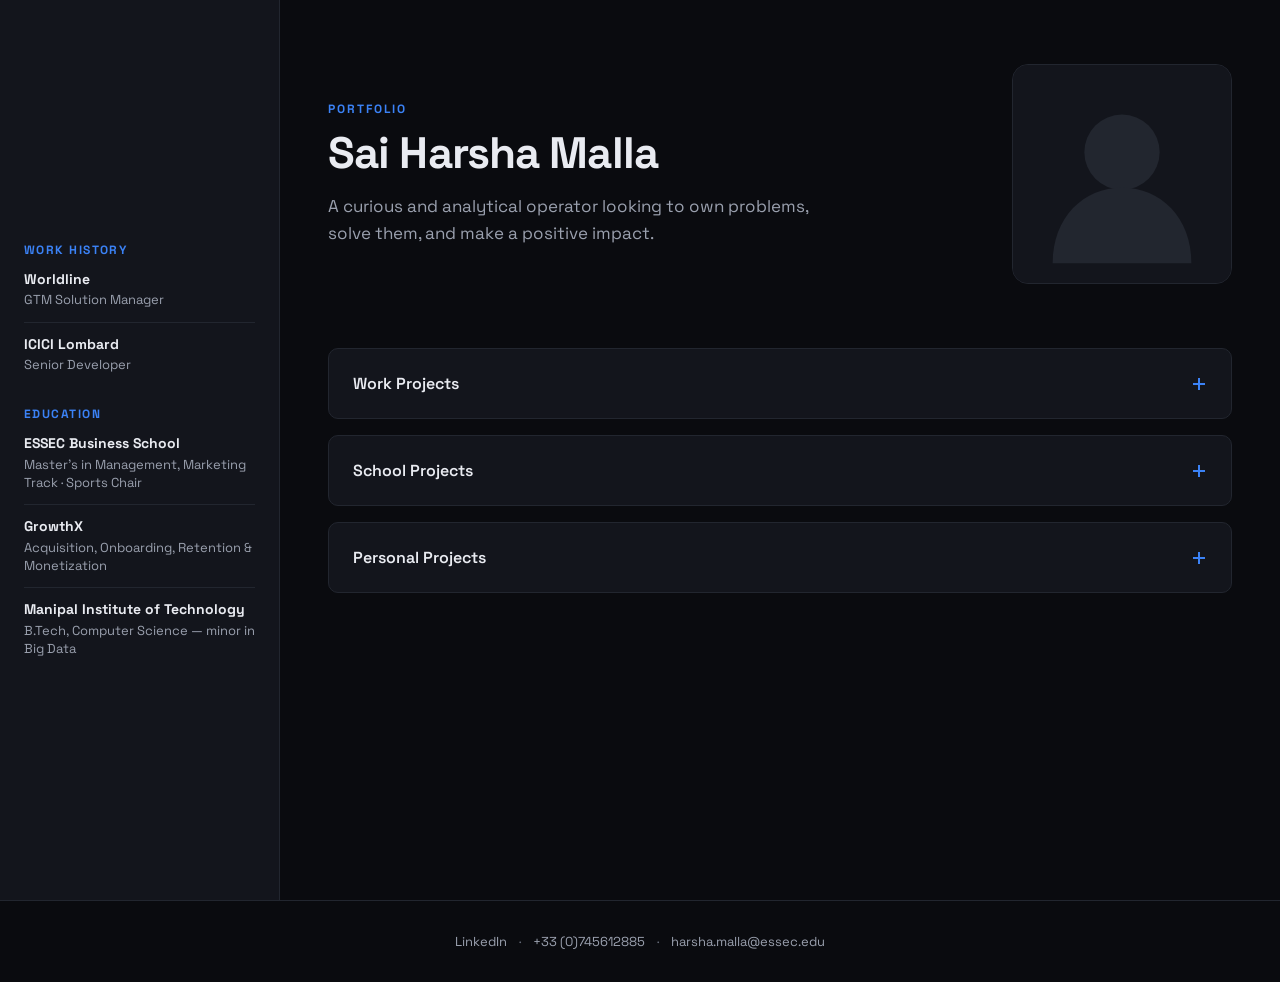
==== index.html @ a377d91f "Sharpen typography, compact sidebar to a single screen with no scroll Switch font to Space Grotesk; " ====
<!DOCTYPE html>
<html lang="en">
<head>
<meta charset="UTF-8">
<meta name="viewport" content="width=device-width, initial-scale=1.0">
<title>Sai Harsha Malla — Portfolio</title>
<meta name="description" content="Portfolio of Sai Harsha Malla — work, school, and personal projects.">
<link rel="preconnect" href="https://fonts.googleapis.com">
<link rel="preconnect" href="https://fonts.gstatic.com" crossorigin>
<link href="https://fonts.googleapis.com/css2?family=Space+Grotesk:wght@400;500;600;700&display=swap" rel="stylesheet">
<link rel="stylesheet" href="css/styles.css">
</head>
<body>
<div class="page">

  <aside class="sidebar">
    <div class="sidebar-section">
      <h2 class="sidebar-heading">Work History</h2>
      <ul class="timeline">
        <li class="timeline-item">
          <div class="timeline-org">Worldline</div>
          <div class="timeline-title">GTM Solution Manager</div>
        </li>
        <li class="timeline-item">
          <div class="timeline-org">ICICI Lombard</div>
          <div class="timeline-title">Senior Developer</div>
        </li>
      </ul>
    </div>

    <div class="sidebar-section">
      <h2 class="sidebar-heading">Education</h2>
      <ul class="timeline">
        <li class="timeline-item">
          <div class="timeline-org">ESSEC Business School</div>
          <div class="timeline-title">Master&rsquo;s in Management, Marketing Track &middot; Sports Chair</div>
        </li>
        <li class="timeline-item">
          <div class="timeline-org">GrowthX</div>
          <div class="timeline-title">Acquisition, Onboarding, Retention &amp; Monetization</div>
        </li>
        <li class="timeline-item">
          <div class="timeline-org">Manipal Institute of Technology</div>
          <div class="timeline-title">B.Tech, Computer Science &mdash; minor in Big Data</div>
        </li>
      </ul>
    </div>
  </aside>

  <main class="main">
    <section class="hero" id="hero">
      <div class="hero-text">
        <p class="eyebrow">Portfolio</p>
        <h1 class="name">Sai Harsha Malla</h1>
        <p class="headline">A curious and analytical operator looking to own problems, solve them, and make a positive impact.</p>
      </div>
      <div class="hero-photo">
        <img src="assets/photo-placeholder.svg" alt="Sai Harsha Malla" width="220" height="220">
      </div>
    </section>

    <section class="projects" aria-label="Projects">

      <div class="category" data-category="work">
        <button class="category-toggle" aria-expanded="false" aria-controls="panel-work">
          <span class="category-label">Work Projects</span>
          <span class="category-icon" aria-hidden="true"></span>
        </button>
        <div class="category-panel" id="panel-work" data-panel="work" hidden></div>
      </div>

      <div class="category" data-category="school">
        <button class="category-toggle" aria-expanded="false" aria-controls="panel-school">
          <span class="category-label">School Projects</span>
          <span class="category-icon" aria-hidden="true"></span>
        </button>
        <div class="category-panel" id="panel-school" data-panel="school" hidden></div>
      </div>

      <div class="category" data-category="personal">
        <button class="category-toggle" aria-expanded="false" aria-controls="panel-personal">
          <span class="category-label">Personal Projects</span>
          <span class="category-icon" aria-hidden="true"></span>
        </button>
        <div class="category-panel" id="panel-personal" data-panel="personal" hidden></div>
      </div>

    </section>
  </main>

</div>

<footer class="site-footer">
  <a href="https://www.linkedin.com/in/saiharshamalla/" target="_blank" rel="noopener">LinkedIn</a>
  <span class="footer-sep">&middot;</span>
  <a href="tel:+33745612885">+33 (0)745612885</a>
  <span class="footer-sep">&middot;</span>
  <a href="mailto:harsha.malla@essec.edu">harsha.malla@essec.edu</a>
</footer>

<script src="js/projects-data.js"></script>
<script src="js/script.js"></script>
</body>
</html>
---- css/styles.css ----
/* ---------------------------------------------------------
   Design tokens — single source of truth for colors, type,
   and spacing. Change values here, not at call sites.
--------------------------------------------------------- */
:root {
  --bg: #0a0b0f;
  --bg-elevated: #13151c;
  --bg-elevated-hover: #191c25;
  --border: #22262f;
  --text: #e9ebf1;
  --text-muted: #9aa0ae;
  --text-faint: #676d7a;
  --accent: #3b82f6;
  --accent-soft: rgba(59, 130, 246, 0.14);
  --accent-border: rgba(59, 130, 246, 0.35);

  --font-sans: 'Space Grotesk', -apple-system, BlinkMacSystemFont, 'Segoe UI', sans-serif;

  --space-1: 4px;
  --space-2: 8px;
  --space-3: 12px;
  --space-4: 16px;
  --space-5: 24px;
  --space-6: 32px;
  --space-7: 48px;
  --space-8: 64px;

  --radius-sm: 6px;
  --radius-md: 10px;
  --radius-lg: 16px;

  --sidebar-width: 280px;
  --transition: 220ms cubic-bezier(0.4, 0, 0.2, 1);
}

* { box-sizing: border-box; }

html, body {
  margin: 0;
  padding: 0;
  background: var(--bg);
  color: var(--text);
  font-family: var(--font-sans);
  -webkit-font-smoothing: antialiased;
}

a {
  color: inherit;
  text-decoration: none;
}

ul { list-style: none; margin: 0; padding: 0; }

/* ---------------------------------------------------------
   Page layout
--------------------------------------------------------- */
.page {
  display: grid;
  grid-template-columns: var(--sidebar-width) 1fr;
  align-items: start;
  min-height: 100vh;
}

.sidebar {
  position: sticky;
  top: 0;
  height: 100vh;
  overflow: hidden;
  display: flex;
  flex-direction: column;
  justify-content: center;
  padding: var(--space-5);
  border-right: 1px solid var(--border);
  background: var(--bg-elevated);
}

.sidebar-section + .sidebar-section {
  margin-top: var(--space-6);
}

.sidebar-heading {
  font-size: 12px;
  font-weight: 700;
  letter-spacing: 0.12em;
  text-transform: uppercase;
  color: var(--accent);
  margin: 0 0 var(--space-3);
}

.timeline-item {
  padding-bottom: var(--space-3);
  margin-bottom: var(--space-3);
  border-bottom: 1px solid var(--border);
}

.timeline-item:last-child {
  border-bottom: none;
  margin-bottom: 0;
  padding-bottom: 0;
}

.timeline-org {
  font-size: 14px;
  font-weight: 700;
  line-height: 1.4;
  color: var(--text);
}

.timeline-title {
  font-size: 13px;
  color: var(--text-muted);
  margin-top: 2px;
  line-height: 1.4;
}

/* ---------------------------------------------------------
   Main / hero
--------------------------------------------------------- */
.main {
  padding: var(--space-8) var(--space-7);
  max-width: 1000px;
}

.hero {
  display: flex;
  align-items: center;
  justify-content: space-between;
  gap: var(--space-7);
  opacity: 0;
  transform: translateY(12px);
  transition: opacity 600ms ease, transform 600ms ease;
}

.hero.in-view {
  opacity: 1;
  transform: translateY(0);
}

.eyebrow {
  font-size: 12px;
  font-weight: 700;
  letter-spacing: 0.16em;
  text-transform: uppercase;
  color: var(--accent);
  margin: 0 0 var(--space-3);
}

.name {
  font-size: clamp(32px, 4vw, 44px);
  font-weight: 700;
  letter-spacing: -0.02em;
  line-height: 1.1;
  margin: 0 0 var(--space-4);
}

.headline {
  font-size: 17px;
  line-height: 1.6;
  color: var(--text-muted);
  max-width: 46ch;
  margin: 0;
}

.hero-photo {
  flex-shrink: 0;
  width: 220px;
  height: 220px;
  border-radius: var(--radius-lg);
  overflow: hidden;
  border: 1px solid var(--border);
  background: var(--bg-elevated);
}

.hero-photo img {
  width: 100%;
  height: 100%;
  object-fit: cover;
  display: block;
}

/* ---------------------------------------------------------
   Projects — accordion categories
--------------------------------------------------------- */
.projects {
  margin-top: var(--space-8);
  display: flex;
  flex-direction: column;
  gap: var(--space-4);
}

.category {
  border: 1px solid var(--border);
  border-radius: var(--radius-md);
  background: var(--bg-elevated);
  overflow: hidden;
}

.category-toggle {
  width: 100%;
  display: flex;
  align-items: center;
  justify-content: space-between;
  padding: var(--space-5);
  background: transparent;
  border: none;
  color: var(--text);
  font-family: var(--font-sans);
  font-size: 16px;
  font-weight: 600;
  cursor: pointer;
  transition: background var(--transition);
}

.category-toggle:hover {
  background: var(--bg-elevated-hover);
}

.category-toggle:focus-visible {
  outline: 2px solid var(--accent);
  outline-offset: -2px;
}

.category-icon {
  position: relative;
  width: 16px;
  height: 16px;
  flex-shrink: 0;
}

.category-icon::before,
.category-icon::after {
  content: '';
  position: absolute;
  top: 50%;
  left: 50%;
  background: var(--accent);
  transform: translate(-50%, -50%);
  transition: transform var(--transition);
}

.category-icon::before {
  width: 12px;
  height: 2px;
}

.category-icon::after {
  width: 2px;
  height: 12px;
}

.category-toggle[aria-expanded="true"] .category-icon::after {
  transform: translate(-50%, -50%) rotate(90deg) scale(0);
}

.category-panel {
  display: grid;
  grid-template-columns: repeat(auto-fill, minmax(260px, 1fr));
  gap: var(--space-4);
  padding: 0 var(--space-5) var(--space-5);
  max-height: 0;
  opacity: 0;
  overflow: hidden;
  transition: max-height var(--transition), opacity var(--transition), padding var(--transition);
}

.category-panel.is-open {
  max-height: 2000px;
  opacity: 1;
}

.category-panel[hidden] {
  display: none;
}

/* Project card */
.project-card {
  border: 1px solid var(--border);
  border-radius: var(--radius-md);
  padding: var(--space-4);
  background: var(--bg);
  transition: transform var(--transition), border-color var(--transition);
}

.project-card:hover {
  transform: translateY(-2px);
  border-color: var(--accent-border);
}

.project-title {
  font-size: 15px;
  font-weight: 700;
  margin: 0 0 var(--space-2);
}

.project-blurb {
  font-size: 13px;
  color: var(--text-muted);
  line-height: 1.6;
  margin: 0 0 var(--space-3);
}

.project-tags {
  display: flex;
  flex-wrap: wrap;
  gap: var(--space-2);
  margin-bottom: var(--space-3);
}

.project-tag {
  font-size: 11px;
  font-weight: 600;
  padding: 3px 10px;
  border-radius: 999px;
  background: var(--accent-soft);
  color: var(--accent);
}

.project-embed {
  margin-top: var(--space-3);
  border-radius: var(--radius-sm);
  overflow: hidden;
  border: 1px solid var(--border);
  aspect-ratio: 16 / 9;
}

.project-embed iframe {
  width: 100%;
  height: 100%;
  border: none;
}

/* ---------------------------------------------------------
   Footer
--------------------------------------------------------- */
.site-footer {
  grid-column: 1 / -1;
  display: flex;
  align-items: center;
  justify-content: center;
  gap: var(--space-3);
  padding: var(--space-6);
  border-top: 1px solid var(--border);
  font-size: 13px;
  color: var(--text-muted);
}

.site-footer a {
  transition: color var(--transition);
}

.site-footer a:hover {
  color: var(--accent);
}

.footer-sep {
  color: var(--text-faint);
}

/* ---------------------------------------------------------
   Responsive
--------------------------------------------------------- */
@media (max-width: 800px) {
  .page {
    grid-template-columns: 1fr;
  }

  .sidebar {
    position: static;
    height: auto;
    border-right: none;
    border-bottom: 1px solid var(--border);
  }

  .main {
    padding: var(--space-6) var(--space-4);
  }

  .hero {
    flex-direction: column-reverse;
    align-items: flex-start;
    gap: var(--space-5);
  }

  .hero-photo {
    width: 140px;
    height: 140px;
  }
}
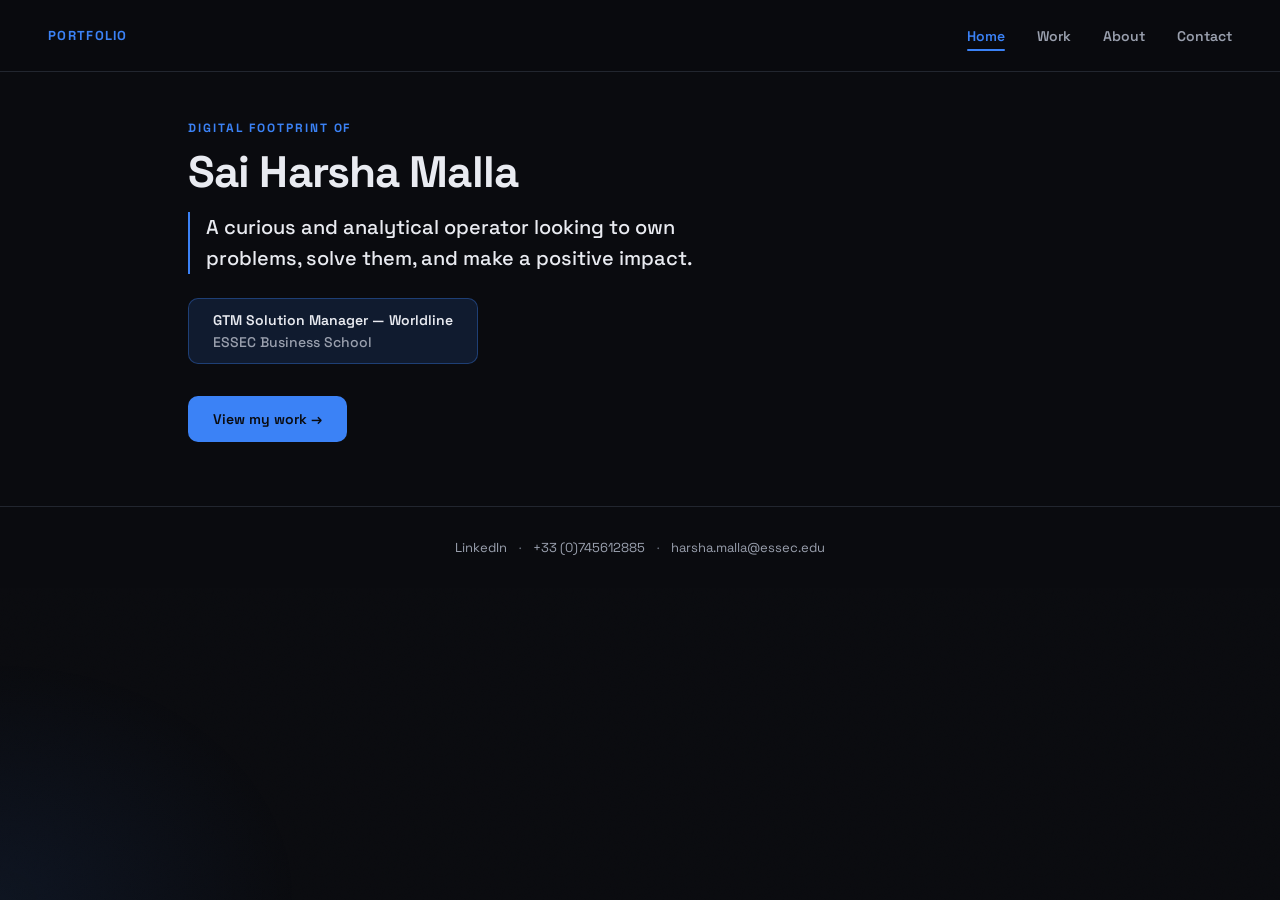
==== commit a9770e65: "Restructure into multi-page site with fixed nav (Home/Work/About/Contact) Replace the single-page si" ====
--- a/index.html
+++ b/index.html
@@ -11,84 +11,32 @@
 <link rel="stylesheet" href="css/styles.css">
 </head>
 <body>
-<div class="page">
 
-  <aside class="sidebar">
-    <div class="sidebar-section">
-      <h2 class="sidebar-heading">Work History</h2>
-      <ul class="timeline">
-        <li class="timeline-item">
-          <div class="timeline-org">Worldline</div>
-          <div class="timeline-title">GTM Solution Manager</div>
-        </li>
-        <li class="timeline-item">
-          <div class="timeline-org">ICICI Lombard</div>
-          <div class="timeline-title">Senior Developer</div>
-        </li>
-      </ul>
+<nav class="nav">
+  <a class="nav-wordmark" href="index.html">Portfolio</a>
+  <div class="nav-links">
+    <a class="nav-link is-active" href="index.html">Home</a>
+    <a class="nav-link" href="work.html">Work</a>
+    <a class="nav-link" href="about.html">About</a>
+    <a class="nav-link" href="contact.html">Contact</a>
+  </div>
+</nav>
+
+<main class="main">
+  <section class="hero reveal" id="hero">
+    <div class="hero-text">
+      <p class="eyebrow">Digital Footprint of</p>
+      <h1 class="name">Sai Harsha Malla</h1>
+      <p class="headline">A curious and analytical operator looking to own problems, solve them, and make a positive impact.</p>
+      <div class="role-highlight">
+        <span class="role-highlight-line">GTM Solution Manager &mdash; Worldline</span>
+        <span class="role-highlight-line is-secondary">ESSEC Business School</span>
+      </div>
     </div>
+  </section>
 
-    <div class="sidebar-section">
-      <h2 class="sidebar-heading">Education</h2>
-      <ul class="timeline">
-        <li class="timeline-item">
-          <div class="timeline-org">ESSEC Business School</div>
-          <div class="timeline-title">Master&rsquo;s in Management, Marketing Track &middot; Sports Chair</div>
-        </li>
-        <li class="timeline-item">
-          <div class="timeline-org">GrowthX</div>
-          <div class="timeline-title">Acquisition, Onboarding, Retention &amp; Monetization</div>
-        </li>
-        <li class="timeline-item">
-          <div class="timeline-org">Manipal Institute of Technology</div>
-          <div class="timeline-title">B.Tech, Computer Science &mdash; minor in Big Data</div>
-        </li>
-      </ul>
-    </div>
-  </aside>
-
-  <main class="main">
-    <section class="hero" id="hero">
-      <div class="hero-text">
-        <p class="eyebrow">Portfolio</p>
-        <h1 class="name">Sai Harsha Malla</h1>
-        <p class="headline">A curious and analytical operator looking to own problems, solve them, and make a positive impact.</p>
-      </div>
-      <div class="hero-photo">
-        <img src="assets/photo-placeholder.svg" alt="Sai Harsha Malla" width="220" height="220">
-      </div>
-    </section>
-
-    <section class="projects" aria-label="Projects">
-
-      <div class="category" data-category="work">
-        <button class="category-toggle" aria-expanded="false" aria-controls="panel-work">
-          <span class="category-label">Work Projects</span>
-          <span class="category-icon" aria-hidden="true"></span>
-        </button>
-        <div class="category-panel" id="panel-work" data-panel="work" hidden></div>
-      </div>
-
-      <div class="category" data-category="school">
-        <button class="category-toggle" aria-expanded="false" aria-controls="panel-school">
-          <span class="category-label">School Projects</span>
-          <span class="category-icon" aria-hidden="true"></span>
-        </button>
-        <div class="category-panel" id="panel-school" data-panel="school" hidden></div>
-      </div>
-
-      <div class="category" data-category="personal">
-        <button class="category-toggle" aria-expanded="false" aria-controls="panel-personal">
-          <span class="category-label">Personal Projects</span>
-          <span class="category-icon" aria-hidden="true"></span>
-        </button>
-        <div class="category-panel" id="panel-personal" data-panel="personal" hidden></div>
-      </div>
-
-    </section>
-  </main>
-
-</div>
+  <a class="btn btn-primary" href="work.html">View my work &rarr;</a>
+</main>
 
 <footer class="site-footer">
   <a href="https://www.linkedin.com/in/saiharshamalla/" target="_blank" rel="noopener">LinkedIn</a>
@@ -98,7 +46,6 @@
   <a href="mailto:harsha.malla@essec.edu">harsha.malla@essec.edu</a>
 </footer>
 
-<script src="js/projects-data.js"></script>
 <script src="js/script.js"></script>
 </body>
 </html>
--- a/css/styles.css
+++ b/css/styles.css
@@ -29,7 +29,7 @@
   --radius-md: 10px;
   --radius-lg: 16px;
 
-  --sidebar-width: 280px;
+  --nav-height: 72px;
   --transition: 220ms cubic-bezier(0.4, 0, 0.2, 1);
 }
 
@@ -44,6 +44,46 @@
   -webkit-font-smoothing: antialiased;
 }
 
+/* Faint ambient glow + grain — decorative, sits behind all content */
+body::before,
+body::after {
+  content: '';
+  position: fixed;
+  inset: 0;
+  z-index: -1;
+  pointer-events: none;
+}
+
+body::before {
+  background:
+    radial-gradient(600px 500px at 85% 0%, var(--accent-soft), transparent 60%),
+    radial-gradient(500px 400px at 0% 100%, rgba(59, 130, 246, 0.08), transparent 60%);
+}
+
+body::after {
+  opacity: 0.035;
+  mix-blend-mode: overlay;
+  background-image: url("data:image/svg+xml,%3Csvg xmlns='http://www.w3.org/2000/svg' width='120' height='120'%3E%3Cfilter id='n'%3E%3CfeTurbulence type='fractalNoise' baseFrequency='0.85' numOctaves='2' stitchTiles='stitch'/%3E%3C/filter%3E%3Crect width='100%25' height='100%25' filter='url(%23n)'/%3E%3C/svg%3E");
+}
+
+/* ---------------------------------------------------------
+   Scroll-reveal (hero, project categories)
+--------------------------------------------------------- */
+.reveal {
+  opacity: 0;
+  transform: translateY(14px);
+  transition: opacity 600ms ease, transform 600ms ease;
+}
+
+.reveal.in-view {
+  opacity: 1;
+  transform: translateY(0);
+}
+
+.category.reveal:nth-of-type(1) { transition-delay: 0ms; }
+.category.reveal:nth-of-type(2) { transition-delay: 80ms; }
+.category.reveal:nth-of-type(3) { transition-delay: 160ms; }
+
 a {
   color: inherit;
   text-decoration: none;
@@ -52,42 +92,82 @@
 ul { list-style: none; margin: 0; padding: 0; }
 
 /* ---------------------------------------------------------
-   Page layout
---------------------------------------------------------- */
-.page {
-  display: grid;
-  grid-template-columns: var(--sidebar-width) 1fr;
-  align-items: start;
-  min-height: 100vh;
-}
-
-.sidebar {
-  position: sticky;
+   Nav — fixed top bar, present on every page
+--------------------------------------------------------- */
+.nav {
+  position: fixed;
   top: 0;
-  height: 100vh;
-  overflow: hidden;
-  display: flex;
-  flex-direction: column;
-  justify-content: center;
-  padding: var(--space-5);
-  border-right: 1px solid var(--border);
-  background: var(--bg-elevated);
-}
-
-.sidebar-section + .sidebar-section {
-  margin-top: var(--space-6);
-}
-
-.sidebar-heading {
+  left: 0;
+  right: 0;
+  z-index: 10;
+  height: var(--nav-height);
+  display: flex;
+  align-items: center;
+  justify-content: space-between;
+  padding: 0 var(--space-7);
+  background: rgba(10, 11, 15, 0.75);
+  backdrop-filter: blur(10px);
+  -webkit-backdrop-filter: blur(10px);
+  border-bottom: 1px solid var(--border);
+}
+
+.nav-wordmark {
+  font-size: 13px;
+  font-weight: 700;
+  letter-spacing: 0.1em;
+  text-transform: uppercase;
+  color: var(--accent);
+}
+
+.nav-links {
+  display: flex;
+  gap: var(--space-6);
+}
+
+.nav-link {
+  position: relative;
+  padding: 4px 0;
+  font-size: 14px;
+  font-weight: 600;
+  color: var(--text-muted);
+  transition: color var(--transition);
+}
+
+.nav-link:hover {
+  color: var(--text);
+}
+
+.nav-link.is-active {
+  color: var(--accent);
+}
+
+.nav-link.is-active::after {
+  content: '';
+  position: absolute;
+  left: 0;
+  right: 0;
+  bottom: -2px;
+  height: 2px;
+  border-radius: 2px;
+  background: var(--accent);
+}
+
+/* ---------------------------------------------------------
+   Reusable section heading (Experience / Education / etc.)
+--------------------------------------------------------- */
+.section-heading {
   font-size: 12px;
   font-weight: 700;
   letter-spacing: 0.12em;
   text-transform: uppercase;
   color: var(--accent);
-  margin: 0 0 var(--space-3);
+  margin: 0 0 var(--space-4);
 }
 
 .timeline-item {
+  display: flex;
+  align-items: center;
+  gap: var(--space-3);
   padding-bottom: var(--space-3);
   margin-bottom: var(--space-3);
   border-bottom: 1px solid var(--border);
@@ -99,6 +179,28 @@
   padding-bottom: 0;
 }
 
+.timeline-logo {
+  flex-shrink: 0;
+  width: 40px;
+  height: 40px;
+  display: flex;
+  align-items: center;
+  justify-content: center;
+  border: 1px solid var(--border);
+  border-radius: var(--radius-sm);
+  background: var(--bg-elevated);
+  color: var(--text-muted);
+  font-size: 10px;
+  font-weight: 700;
+  line-height: 1.1;
+  text-align: center;
+  padding: 2px;
+}
+
+.timeline-text {
+  min-width: 0;
+}
+
 .timeline-org {
   font-size: 14px;
   font-weight: 700;
@@ -117,23 +219,14 @@
    Main / hero
 --------------------------------------------------------- */
 .main {
-  padding: var(--space-8) var(--space-7);
+  padding: calc(var(--nav-height) + var(--space-7)) var(--space-7) var(--space-8);
   max-width: 1000px;
+  width: 100%;
+  margin: 0 auto;
 }
 
 .hero {
-  display: flex;
-  align-items: center;
-  justify-content: space-between;
-  gap: var(--space-7);
-  opacity: 0;
-  transform: translateY(12px);
-  transition: opacity 600ms ease, transform 600ms ease;
-}
-
-.hero.in-view {
-  opacity: 1;
-  transform: translateY(0);
+  margin-bottom: var(--space-6);
 }
 
 .eyebrow {
@@ -154,28 +247,63 @@
 }
 
 .headline {
-  font-size: 17px;
-  line-height: 1.6;
-  color: var(--text-muted);
-  max-width: 46ch;
+  font-size: 20px;
+  font-weight: 500;
+  line-height: 1.55;
+  color: var(--text);
+  max-width: 44ch;
   margin: 0;
-}
-
-.hero-photo {
-  flex-shrink: 0;
-  width: 220px;
-  height: 220px;
-  border-radius: var(--radius-lg);
-  overflow: hidden;
-  border: 1px solid var(--border);
-  background: var(--bg-elevated);
-}
-
-.hero-photo img {
-  width: 100%;
-  height: 100%;
-  object-fit: cover;
-  display: block;
+  padding-left: var(--space-4);
+  border-left: 2px solid var(--accent);
+}
+
+.role-highlight {
+  display: inline-flex;
+  flex-direction: column;
+  gap: 4px;
+  margin-top: var(--space-5);
+  padding: var(--space-3) var(--space-5);
+  border-radius: var(--radius-md);
+  background: var(--accent-soft);
+  border: 1px solid var(--accent-border);
+}
+
+.role-highlight-line {
+  font-size: 14px;
+  font-weight: 600;
+  color: var(--text);
+}
+
+.role-highlight-line.is-secondary {
+  font-weight: 500;
+  color: var(--text-muted);
+}
+
+/* ---------------------------------------------------------
+   Buttons
+--------------------------------------------------------- */
+.btn {
+  display: inline-flex;
+  align-items: center;
+  gap: var(--space-2);
+  padding: 13px 24px;
+  border-radius: var(--radius-md);
+  font-size: 14px;
+  font-weight: 600;
+  font-family: var(--font-sans);
+  border: 1px solid transparent;
+  cursor: pointer;
+  transition: transform var(--transition), box-shadow var(--transition);
+}
+
+.btn-primary {
+  background: var(--accent);
+  color: var(--bg);
+}
+
+.btn-primary:hover {
+  transform: translateY(-2px);
+  box-shadow: 0 14px 28px -12px rgba(59, 130, 246, 0.5);
 }
 
 /* ---------------------------------------------------------
@@ -186,6 +314,15 @@
   display: flex;
   flex-direction: column;
   gap: var(--space-4);
+}
+
+.projects-heading {
+  font-size: 13px;
+  font-weight: 700;
+  letter-spacing: 0.1em;
+  text-transform: uppercase;
+  color: var(--text-muted);
+  margin: 0;
 }
 
 .category {
@@ -278,12 +415,57 @@
   border-radius: var(--radius-md);
   padding: var(--space-4);
   background: var(--bg);
-  transition: transform var(--transition), border-color var(--transition);
+  transition: transform var(--transition), border-color var(--transition), box-shadow var(--transition);
 }
 
 .project-card:hover {
-  transform: translateY(-2px);
+  transform: translateY(-3px);
   border-color: var(--accent-border);
+  box-shadow: 0 12px 24px -12px rgba(59, 130, 246, 0.35);
+}
+
+.category-panel.is-open .project-card {
+  animation: card-in 420ms cubic-bezier(0.4, 0, 0.2, 1) both;
+}
+
+.category-panel.is-open .project-card:nth-child(1) { animation-delay: 60ms; }
+.category-panel.is-open .project-card:nth-child(2) { animation-delay: 120ms; }
+.category-panel.is-open .project-card:nth-child(3) { animation-delay: 180ms; }
+.category-panel.is-open .project-card:nth-child(4) { animation-delay: 240ms; }
+
+@keyframes card-in {
+  from { opacity: 0; transform: translateY(10px); }
+  to { opacity: 1; transform: translateY(0); }
+}
+
+.project-thumb {
+  aspect-ratio: 16 / 9;
+  border-radius: var(--radius-sm);
+  overflow: hidden;
+  border: 1px solid var(--border);
+  margin-bottom: var(--space-3);
+}
+
+.project-thumb iframe {
+  width: 100%;
+  height: 100%;
+  border: none;
+}
+
+.project-thumb-placeholder {
+  display: flex;
+  align-items: center;
+  justify-content: center;
+  background:
+    repeating-linear-gradient(135deg, var(--accent-soft) 0px, var(--accent-soft) 1px, transparent 1px, transparent 14px),
+    var(--bg-elevated);
+}
+
+.project-thumb-glyph {
+  font-size: 32px;
+  font-weight: 700;
+  color: var(--accent);
+  opacity: 0.45;
 }
 
 .project-title {
@@ -315,25 +497,115 @@
   color: var(--accent);
 }
 
-.project-embed {
-  margin-top: var(--space-3);
-  border-radius: var(--radius-sm);
+/* ---------------------------------------------------------
+   About page
+--------------------------------------------------------- */
+.about-intro {
+  display: flex;
+  align-items: flex-start;
+  gap: var(--space-7);
+  margin-bottom: var(--space-8);
+}
+
+.about-photo {
+  flex-shrink: 0;
+  width: 220px;
+  height: 220px;
+  border-radius: var(--radius-lg);
   overflow: hidden;
   border: 1px solid var(--border);
-  aspect-ratio: 16 / 9;
-}
-
-.project-embed iframe {
+  background: var(--bg-elevated);
+}
+
+.about-photo img {
   width: 100%;
   height: 100%;
-  border: none;
+  object-fit: cover;
+  display: block;
+}
+
+.about-intro-text p {
+  font-size: 16px;
+  line-height: 1.75;
+  color: var(--text-muted);
+  max-width: 60ch;
+  margin: var(--space-4) 0 0;
+}
+
+.about-columns {
+  display: grid;
+  grid-template-columns: 1fr 1fr;
+  gap: var(--space-7);
+  margin-bottom: var(--space-8);
+}
+
+.hobbies-list {
+  display: flex;
+  flex-wrap: wrap;
+  gap: var(--space-2);
+}
+
+.hobby-tag {
+  font-size: 12px;
+  font-weight: 600;
+  padding: 6px 14px;
+  border-radius: 999px;
+  background: var(--accent-soft);
+  color: var(--accent);
+}
+
+/* ---------------------------------------------------------
+   Contact page
+--------------------------------------------------------- */
+.contact-headline {
+  font-size: clamp(24px, 3vw, 32px);
+  font-weight: 600;
+  line-height: 1.4;
+  max-width: 32ch;
+  margin: 0 0 var(--space-7);
+}
+
+.contact-list {
+  display: flex;
+  flex-direction: column;
+  gap: var(--space-3);
+  max-width: 460px;
+}
+
+.contact-row {
+  display: flex;
+  align-items: center;
+  justify-content: space-between;
+  padding: var(--space-4) var(--space-5);
+  border: 1px solid var(--border);
+  border-radius: var(--radius-md);
+  background: var(--bg-elevated);
+  transition: transform var(--transition), border-color var(--transition);
+}
+
+.contact-row:hover {
+  transform: translateY(-2px);
+  border-color: var(--accent-border);
+}
+
+.contact-row-label {
+  font-size: 12px;
+  font-weight: 700;
+  letter-spacing: 0.08em;
+  text-transform: uppercase;
+  color: var(--accent);
+}
+
+.contact-row-value {
+  font-size: 15px;
+  font-weight: 600;
+  color: var(--text);
 }
 
 /* ---------------------------------------------------------
    Footer
 --------------------------------------------------------- */
 .site-footer {
-  grid-column: 1 / -1;
   display: flex;
   align-items: center;
   justify-content: center;
@@ -345,11 +617,29 @@
 }
 
 .site-footer a {
+  position: relative;
   transition: color var(--transition);
 }
 
+.site-footer a::after {
+  content: '';
+  position: absolute;
+  left: 0;
+  bottom: -2px;
+  width: 100%;
+  height: 1px;
+  background: var(--accent);
+  transform: scaleX(0);
+  transform-origin: left;
+  transition: transform var(--transition);
+}
+
 .site-footer a:hover {
   color: var(--accent);
+}
+
+.site-footer a:hover::after {
+  transform: scaleX(1);
 }
 
 .footer-sep {
@@ -360,29 +650,30 @@
    Responsive
 --------------------------------------------------------- */
 @media (max-width: 800px) {
-  .page {
-    grid-template-columns: 1fr;
+  .nav {
+    padding: 0 var(--space-4);
   }
 
-  .sidebar {
-    position: static;
-    height: auto;
-    border-right: none;
-    border-bottom: 1px solid var(--border);
+  .nav-links {
+    gap: var(--space-4);
   }
 
   .main {
-    padding: var(--space-6) var(--space-4);
+    padding: calc(var(--nav-height) + var(--space-5)) var(--space-4) var(--space-6);
   }
 
-  .hero {
+  .about-intro {
     flex-direction: column-reverse;
-    align-items: flex-start;
     gap: var(--space-5);
   }
 
-  .hero-photo {
+  .about-photo {
     width: 140px;
     height: 140px;
   }
-}
+
+  .about-columns {
+    grid-template-columns: 1fr;
+    gap: var(--space-6);
+  }
+}
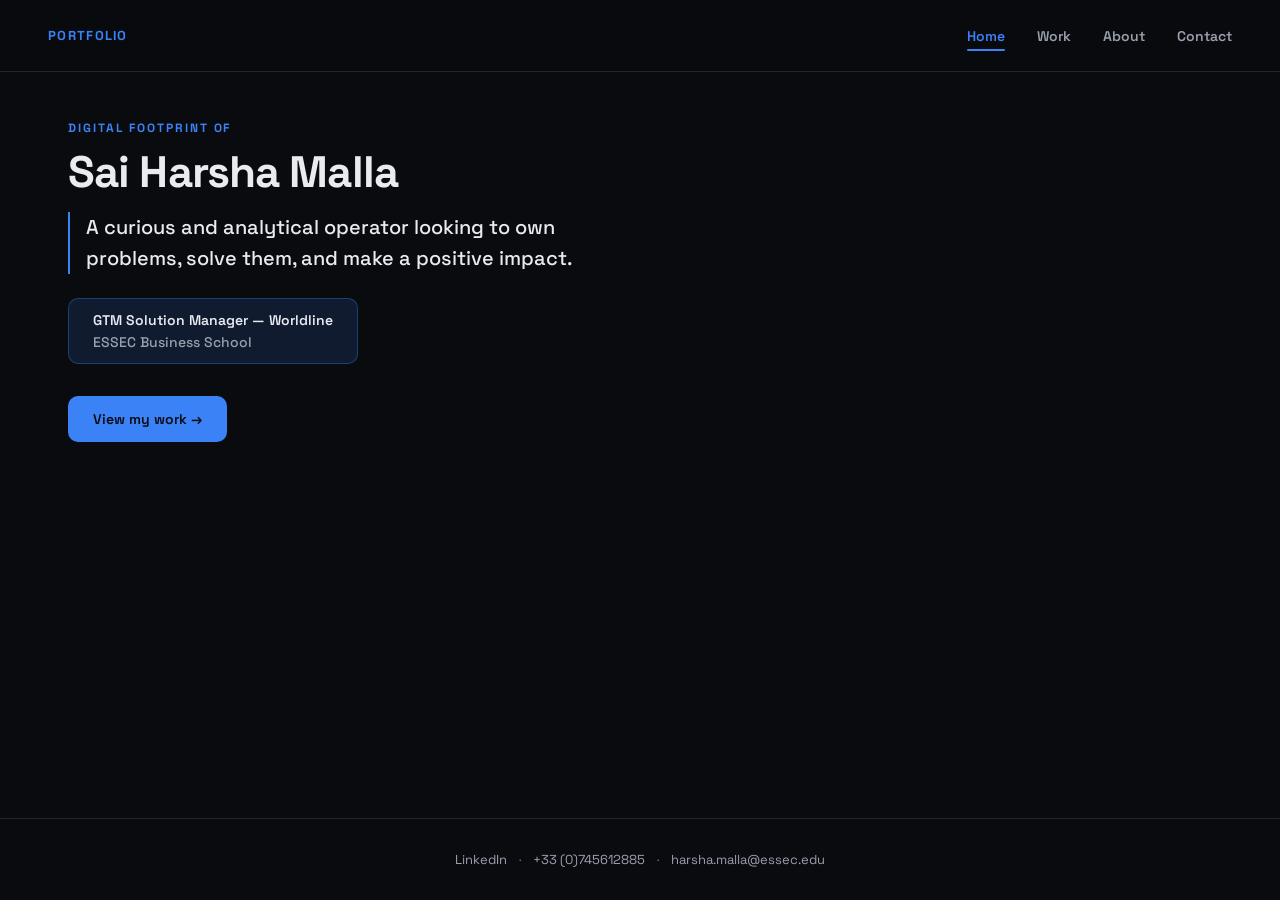
==== commit 68485976: "Add Open Graph/Twitter meta tags and fix noindex header for link sharing LinkedIn's "Featured" link-" ====
--- a/index.html
+++ b/index.html
@@ -5,6 +5,15 @@
 <meta name="viewport" content="width=device-width, initial-scale=1.0">
 <title>Sai Harsha Malla — Portfolio</title>
 <meta name="description" content="Portfolio of Sai Harsha Malla — work, school, and personal projects.">
+<meta property="og:type" content="website">
+<meta property="og:url" content="https://portfolio-harsha9987.vercel.app/">
+<meta property="og:title" content="Sai Harsha Malla — Portfolio">
+<meta property="og:description" content="Portfolio of Sai Harsha Malla — work, school, and personal projects.">
+<meta property="og:image" content="https://portfolio-harsha9987.vercel.app/assets/photo.jpg">
+<meta name="twitter:card" content="summary_large_image">
+<meta name="twitter:title" content="Sai Harsha Malla — Portfolio">
+<meta name="twitter:description" content="Portfolio of Sai Harsha Malla — work, school, and personal projects.">
+<meta name="twitter:image" content="https://portfolio-harsha9987.vercel.app/assets/photo.jpg">
 <link rel="preconnect" href="https://fonts.googleapis.com">
 <link rel="preconnect" href="https://fonts.gstatic.com" crossorigin>
 <link href="https://fonts.googleapis.com/css2?family=Space+Grotesk:wght@400;500;600;700&display=swap" rel="stylesheet">
--- a/css/styles.css
+++ b/css/styles.css
@@ -30,6 +30,7 @@
   --radius-lg: 16px;
 
   --nav-height: 72px;
+  --content-max-width: 1240px;
   --transition: 220ms cubic-bezier(0.4, 0, 0.2, 1);
 }
 
@@ -42,6 +43,12 @@
   color: var(--text);
   font-family: var(--font-sans);
   -webkit-font-smoothing: antialiased;
+}
+
+body {
+  display: flex;
+  flex-direction: column;
+  min-height: 100vh;
 }
 
 /* Faint ambient glow + grain — decorative, sits behind all content */
@@ -186,15 +193,24 @@
   display: flex;
   align-items: center;
   justify-content: center;
+  overflow: hidden;
   border: 1px solid var(--border);
   border-radius: var(--radius-sm);
-  background: var(--bg-elevated);
-  color: var(--text-muted);
-  font-size: 10px;
-  font-weight: 700;
-  line-height: 1.1;
-  text-align: center;
-  padding: 2px;
+  background: #fff;
+  transition: transform var(--transition), box-shadow var(--transition), border-color var(--transition);
+}
+
+.timeline-logo img {
+  width: 100%;
+  height: 100%;
+  object-fit: contain;
+  display: block;
+}
+
+.timeline-item:hover .timeline-logo {
+  transform: translateY(-5px);
+  border-color: var(--accent-border);
+  box-shadow: 0 16px 26px -10px rgba(59, 130, 246, 0.5);
 }
 
 .timeline-text {
@@ -219,8 +235,9 @@
    Main / hero
 --------------------------------------------------------- */
 .main {
+  flex: 1 0 auto;
   padding: calc(var(--nav-height) + var(--space-7)) var(--space-7) var(--space-8);
-  max-width: 1000px;
+  max-width: var(--content-max-width);
   width: 100%;
   margin: 0 auto;
 }
@@ -391,7 +408,7 @@
 
 .category-panel {
   display: grid;
-  grid-template-columns: repeat(auto-fill, minmax(260px, 1fr));
+  grid-template-columns: repeat(auto-fit, minmax(260px, 1fr));
   gap: var(--space-4);
   padding: 0 var(--space-5) var(--space-5);
   max-height: 0;
@@ -450,6 +467,10 @@
   width: 100%;
   height: 100%;
   border: none;
+  /* The PDF preview is a separate document, so clicks inside it wouldn't
+     otherwise reach the enclosing card-link. Since the toolbar is already
+     hidden, there's no interactive PDF chrome to preserve here anyway. */
+  pointer-events: none;
 }
 
 .project-thumb-placeholder {
@@ -457,7 +478,7 @@
   align-items: center;
   justify-content: center;
   background:
-    repeating-linear-gradient(135deg, var(--accent-soft) 0px, var(--accent-soft) 1px, transparent 1px, transparent 14px),
+    radial-gradient(circle at center, var(--accent-soft) 0%, transparent 70%),
     var(--bg-elevated);
 }
 
@@ -466,6 +487,13 @@
   font-weight: 700;
   color: var(--accent);
   opacity: 0.45;
+}
+
+.project-thumb-icon {
+  width: 42px;
+  height: 42px;
+  color: var(--accent);
+  opacity: 0.65;
 }
 
 .project-title {
@@ -495,6 +523,14 @@
   border-radius: 999px;
   background: var(--accent-soft);
   color: var(--accent);
+}
+
+.category-empty {
+  grid-column: 1 / -1;
+  text-align: center;
+  color: var(--text-muted);
+  font-size: 14px;
+  padding: var(--space-6) 0;
 }
 
 /* ---------------------------------------------------------
@@ -532,6 +568,11 @@
   margin: var(--space-4) 0 0;
 }
 
+.text-accent {
+  color: var(--accent);
+  font-weight: 600;
+}
+
 .about-columns {
   display: grid;
   grid-template-columns: 1fr 1fr;
@@ -540,18 +581,36 @@
 }
 
 .hobbies-list {
-  display: flex;
-  flex-wrap: wrap;
-  gap: var(--space-2);
-}
-
-.hobby-tag {
-  font-size: 12px;
-  font-weight: 600;
-  padding: 6px 14px;
-  border-radius: 999px;
-  background: var(--accent-soft);
-  color: var(--accent);
+  display: grid;
+  grid-template-columns: repeat(3, 1fr);
+  gap: var(--space-4);
+}
+
+.hobby {
+  padding: var(--space-4);
+  border: 1px solid var(--border);
+  border-radius: var(--radius-md);
+  background: var(--bg-elevated);
+}
+
+.hobby-icon {
+  width: 26px;
+  height: 26px;
+  color: var(--accent);
+  margin-bottom: var(--space-3);
+}
+
+.hobby-title {
+  font-size: 14px;
+  font-weight: 700;
+  color: var(--text);
+  margin-bottom: var(--space-1);
+}
+
+.hobby-desc {
+  font-size: 13px;
+  color: var(--text-muted);
+  line-height: 1.6;
 }
 
 /* ---------------------------------------------------------
@@ -606,6 +665,8 @@
    Footer
 --------------------------------------------------------- */
 .site-footer {
+  flex-shrink: 0;
+  width: 100%;
   display: flex;
   align-items: center;
   justify-content: center;
@@ -676,4 +737,8 @@
     grid-template-columns: 1fr;
     gap: var(--space-6);
   }
-}
+
+  .hobbies-list {
+    grid-template-columns: 1fr;
+  }
+}
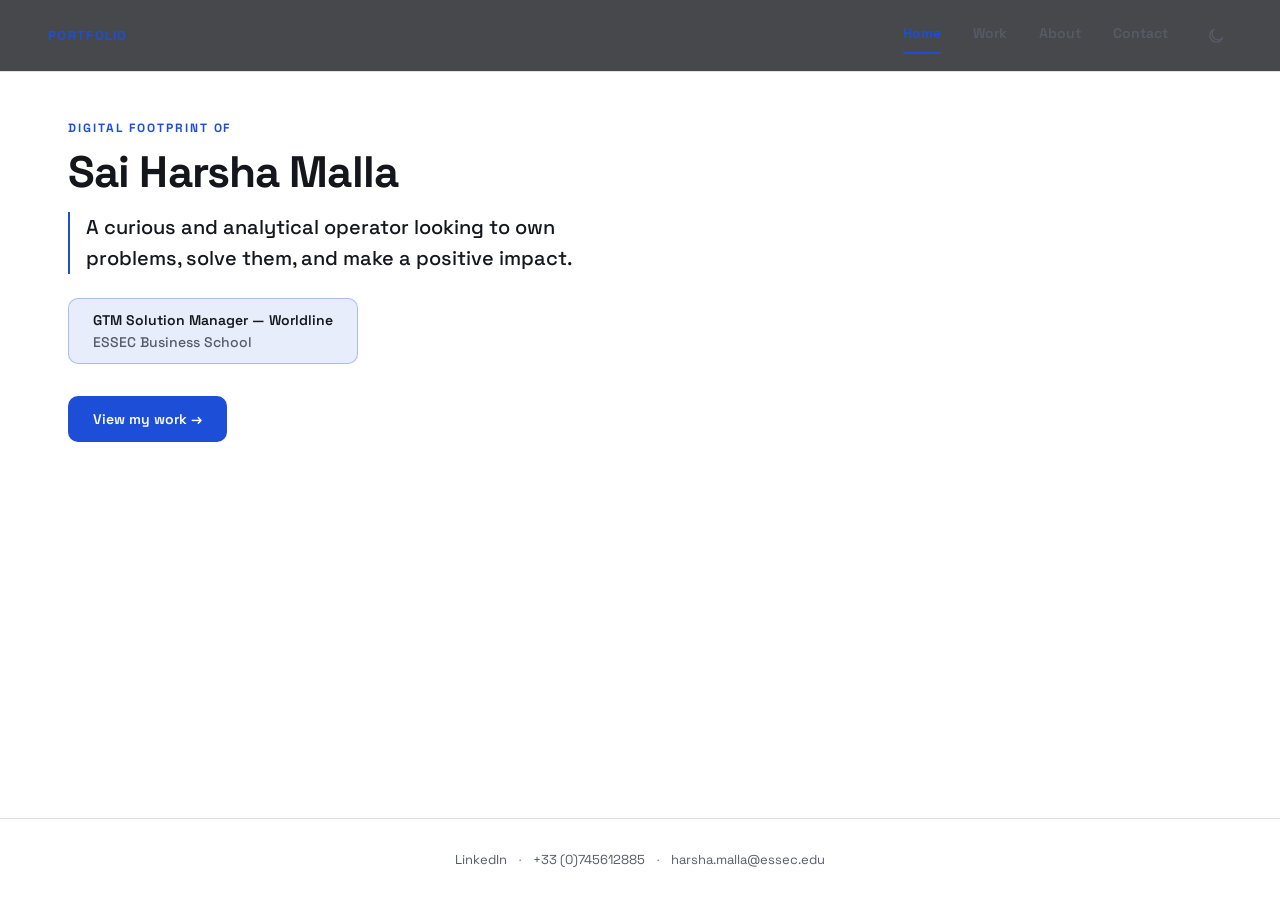
==== commit 2d0a795e: "Add a light/dark theme toggle Dark stays the default; a light theme is defined via a :root[data-them" ====
--- a/index.html
+++ b/index.html
@@ -2,6 +2,7 @@
 <html lang="en">
 <head>
 <meta charset="UTF-8">
+<script>(function(){var t=localStorage.getItem('theme')||(window.matchMedia('(prefers-color-scheme: light)').matches?'light':'dark');document.documentElement.setAttribute('data-theme',t);})();</script>
 <meta name="viewport" content="width=device-width, initial-scale=1.0">
 <title>Sai Harsha Malla — Portfolio</title>
 <meta name="description" content="Portfolio of Sai Harsha Malla — work, school, and personal projects.">
@@ -28,6 +29,7 @@
     <a class="nav-link" href="work.html">Work</a>
     <a class="nav-link" href="about.html">About</a>
     <a class="nav-link" href="contact.html">Contact</a>
+    <button class="theme-toggle" id="themeToggle" type="button" aria-label="Toggle light/dark theme"></button>
   </div>
 </nav>
 
--- a/css/styles.css
+++ b/css/styles.css
@@ -32,6 +32,27 @@
   --nav-height: 72px;
   --content-max-width: 1240px;
   --transition: 220ms cubic-bezier(0.4, 0, 0.2, 1);
+
+  color-scheme: dark;
+}
+
+/* Light theme — applied via [data-theme="light"] on <html>, set by the
+   inline script in <head> (before paint, to avoid a flash) and toggled
+   by .theme-toggle in script.js. Absence of the attribute means dark,
+   so dark stays the default for anyone without JS. */
+:root[data-theme="light"] {
+  --bg: #ffffff;
+  --bg-elevated: #f3f4f7;
+  --bg-elevated-hover: #e9ebf0;
+  --border: #dfe1e6;
+  --text: #14161c;
+  --text-muted: #565b66;
+  --text-faint: #8a8f99;
+  --accent: #1d4ed8;
+  --accent-soft: rgba(29, 78, 216, 0.10);
+  --accent-border: rgba(29, 78, 216, 0.30);
+
+  color-scheme: light;
 }
 
 * { box-sizing: border-box; }
@@ -157,6 +178,30 @@
   height: 2px;
   border-radius: 2px;
   background: var(--accent);
+}
+
+.theme-toggle {
+  display: flex;
+  align-items: center;
+  justify-content: center;
+  width: 32px;
+  height: 32px;
+  padding: 0;
+  margin: 0;
+  border: none;
+  background: transparent;
+  color: var(--text-muted);
+  cursor: pointer;
+  transition: color var(--transition);
+}
+
+.theme-toggle:hover {
+  color: var(--accent);
+}
+
+.theme-toggle svg {
+  width: 20px;
+  height: 20px;
 }
 
 /* ---------------------------------------------------------
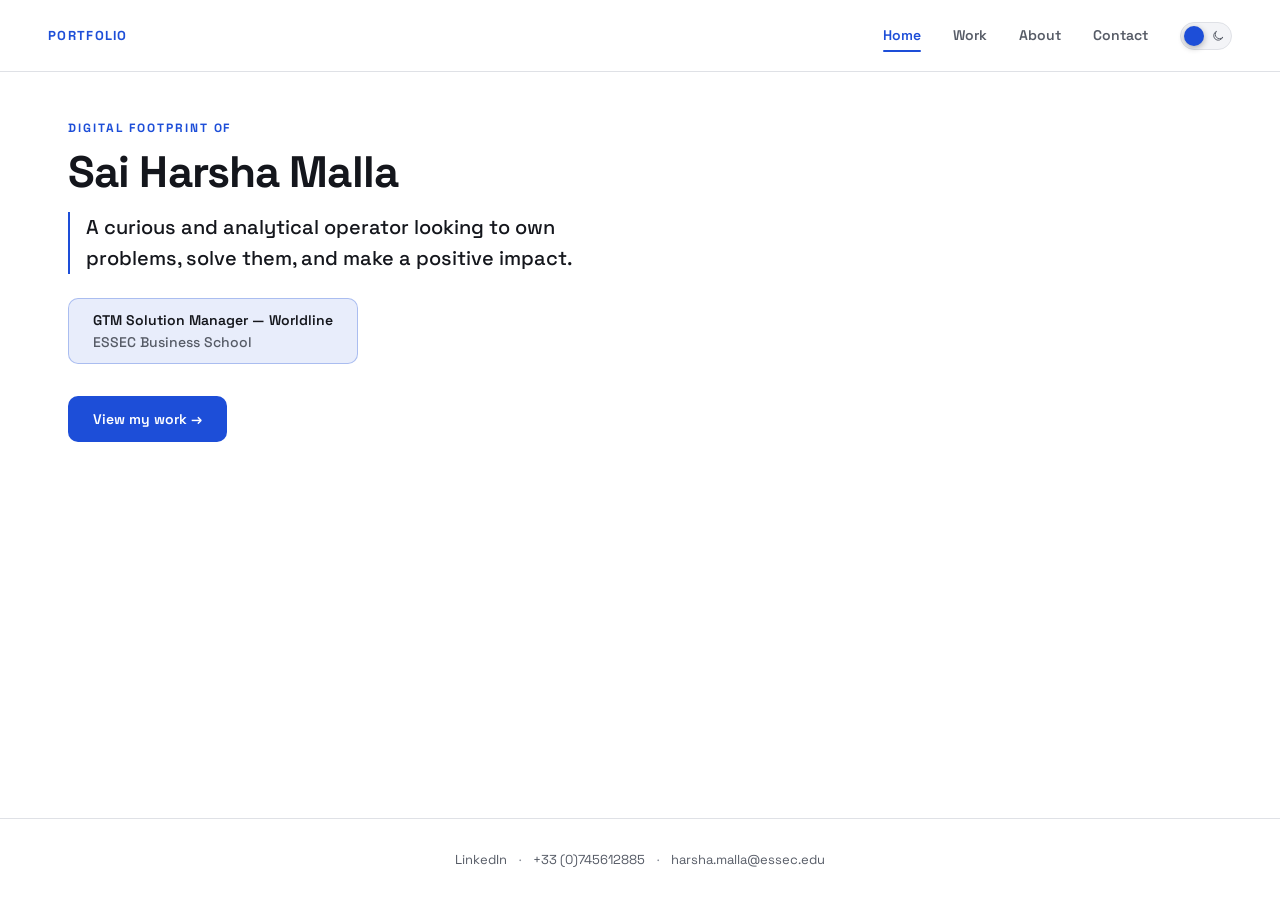
==== commit 65e5bd8a: "Fix nav background in light mode; redesign theme toggle as a sliding switch Nav bar background was h" ====
--- a/index.html
+++ b/index.html
@@ -29,7 +29,11 @@
     <a class="nav-link" href="work.html">Work</a>
     <a class="nav-link" href="about.html">About</a>
     <a class="nav-link" href="contact.html">Contact</a>
-    <button class="theme-toggle" id="themeToggle" type="button" aria-label="Toggle light/dark theme"></button>
+    <button class="theme-toggle" id="themeToggle" type="button" role="switch" aria-checked="true" aria-label="Toggle light/dark theme">
+      <svg class="theme-toggle-icon theme-toggle-icon-sun" viewBox="0 0 24 24" fill="none" stroke="currentColor" stroke-width="1.6" stroke-linecap="round" stroke-linejoin="round" aria-hidden="true"><circle cx="12" cy="12" r="4"/><path d="M12 2v2M12 20v2M4 12H2M22 12h-2M4.9 4.9l1.4 1.4M17.7 17.7l1.4 1.4M4.9 19.1l1.4-1.4M17.7 6.3l1.4-1.4"/></svg>
+      <svg class="theme-toggle-icon theme-toggle-icon-moon" viewBox="0 0 24 24" fill="none" stroke="currentColor" stroke-width="1.6" stroke-linecap="round" stroke-linejoin="round" aria-hidden="true"><path d="M20 14.5A8 8 0 1 1 9.5 4a6.5 6.5 0 0 0 10.5 10.5z"/></svg>
+      <span class="theme-toggle-thumb"></span>
+    </button>
   </div>
 </nav>
 
--- a/css/styles.css
+++ b/css/styles.css
@@ -13,6 +13,7 @@
   --accent: #3b82f6;
   --accent-soft: rgba(59, 130, 246, 0.14);
   --accent-border: rgba(59, 130, 246, 0.35);
+  --nav-bg: rgba(10, 11, 15, 0.75);
 
   --font-sans: 'Space Grotesk', -apple-system, BlinkMacSystemFont, 'Segoe UI', sans-serif;
 
@@ -51,6 +52,7 @@
   --accent: #1d4ed8;
   --accent-soft: rgba(29, 78, 216, 0.10);
   --accent-border: rgba(29, 78, 216, 0.30);
+  --nav-bg: rgba(255, 255, 255, 0.75);
 
   color-scheme: light;
 }
@@ -133,7 +135,7 @@
   align-items: center;
   justify-content: space-between;
   padding: 0 var(--space-7);
-  background: rgba(10, 11, 15, 0.75);
+  background: var(--nav-bg);
   backdrop-filter: blur(10px);
   -webkit-backdrop-filter: blur(10px);
   border-bottom: 1px solid var(--border);
@@ -181,27 +183,59 @@
 }
 
 .theme-toggle {
-  display: flex;
-  align-items: center;
-  justify-content: center;
-  width: 32px;
-  height: 32px;
+  position: relative;
+  flex-shrink: 0;
+  width: 52px;
+  height: 28px;
   padding: 0;
   margin: 0;
-  border: none;
-  background: transparent;
-  color: var(--text-muted);
+  border: 1px solid var(--border);
+  border-radius: 999px;
+  background: var(--bg-elevated);
   cursor: pointer;
-  transition: color var(--transition);
+  transition: border-color var(--transition);
 }
 
 .theme-toggle:hover {
-  color: var(--accent);
-}
-
-.theme-toggle svg {
+  border-color: var(--accent-border);
+}
+
+.theme-toggle-icon {
+  position: absolute;
+  top: 50%;
+  width: 14px;
+  height: 14px;
+  transform: translateY(-50%);
+  color: var(--text-muted);
+  pointer-events: none;
+}
+
+.theme-toggle-icon-sun {
+  left: 6px;
+}
+
+.theme-toggle-icon-moon {
+  right: 6px;
+}
+
+.theme-toggle-thumb {
+  position: absolute;
+  top: 3px;
+  left: 29px;
   width: 20px;
   height: 20px;
+  border-radius: 50%;
+  background: var(--accent);
+  box-shadow: 0 2px 6px rgba(0, 0, 0, 0.3);
+  transition: left var(--transition);
+}
+
+/* Thumb position is driven directly by the root theme attribute (not the
+   button's own state), since that attribute is already set synchronously
+   before paint by the inline head script — this avoids any flash/jump on
+   page load that driving it off aria-checked + JS would risk. */
+:root[data-theme="light"] .theme-toggle-thumb {
+  left: 3px;
 }
 
 /* ---------------------------------------------------------
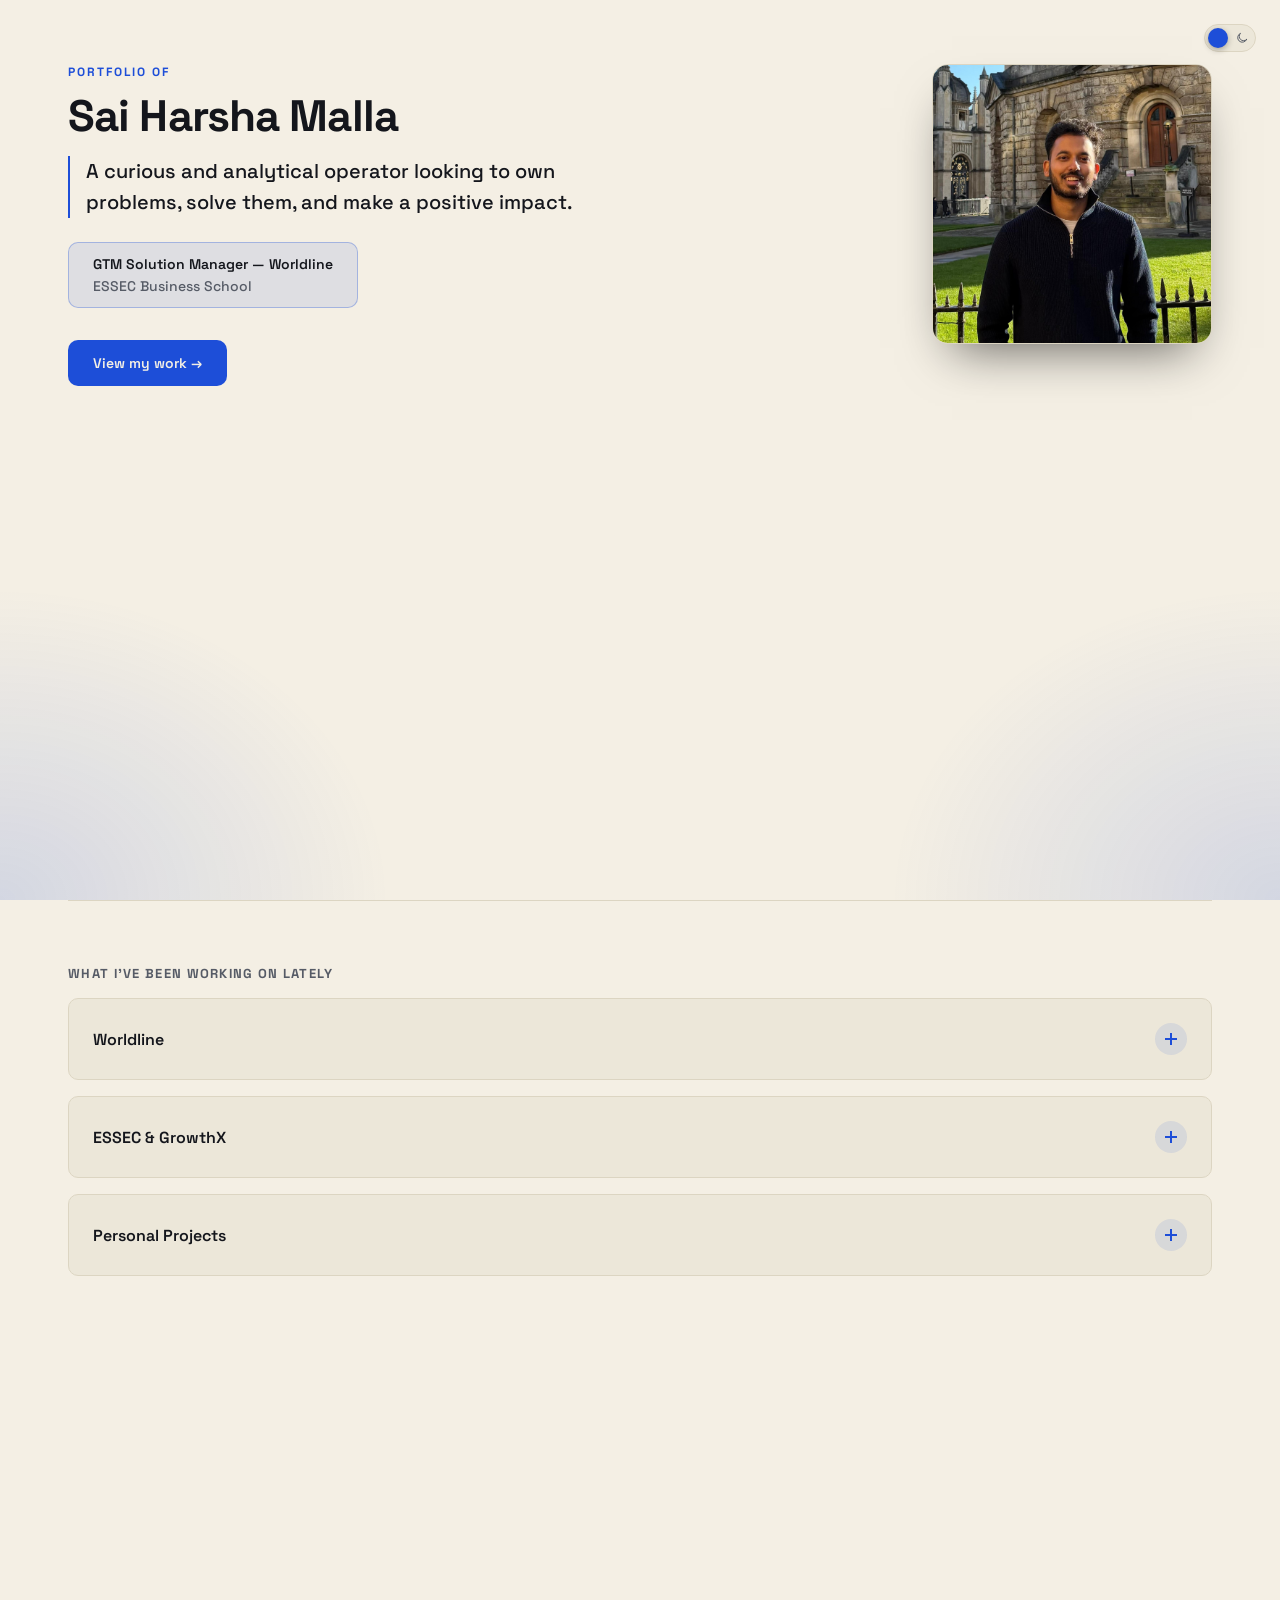
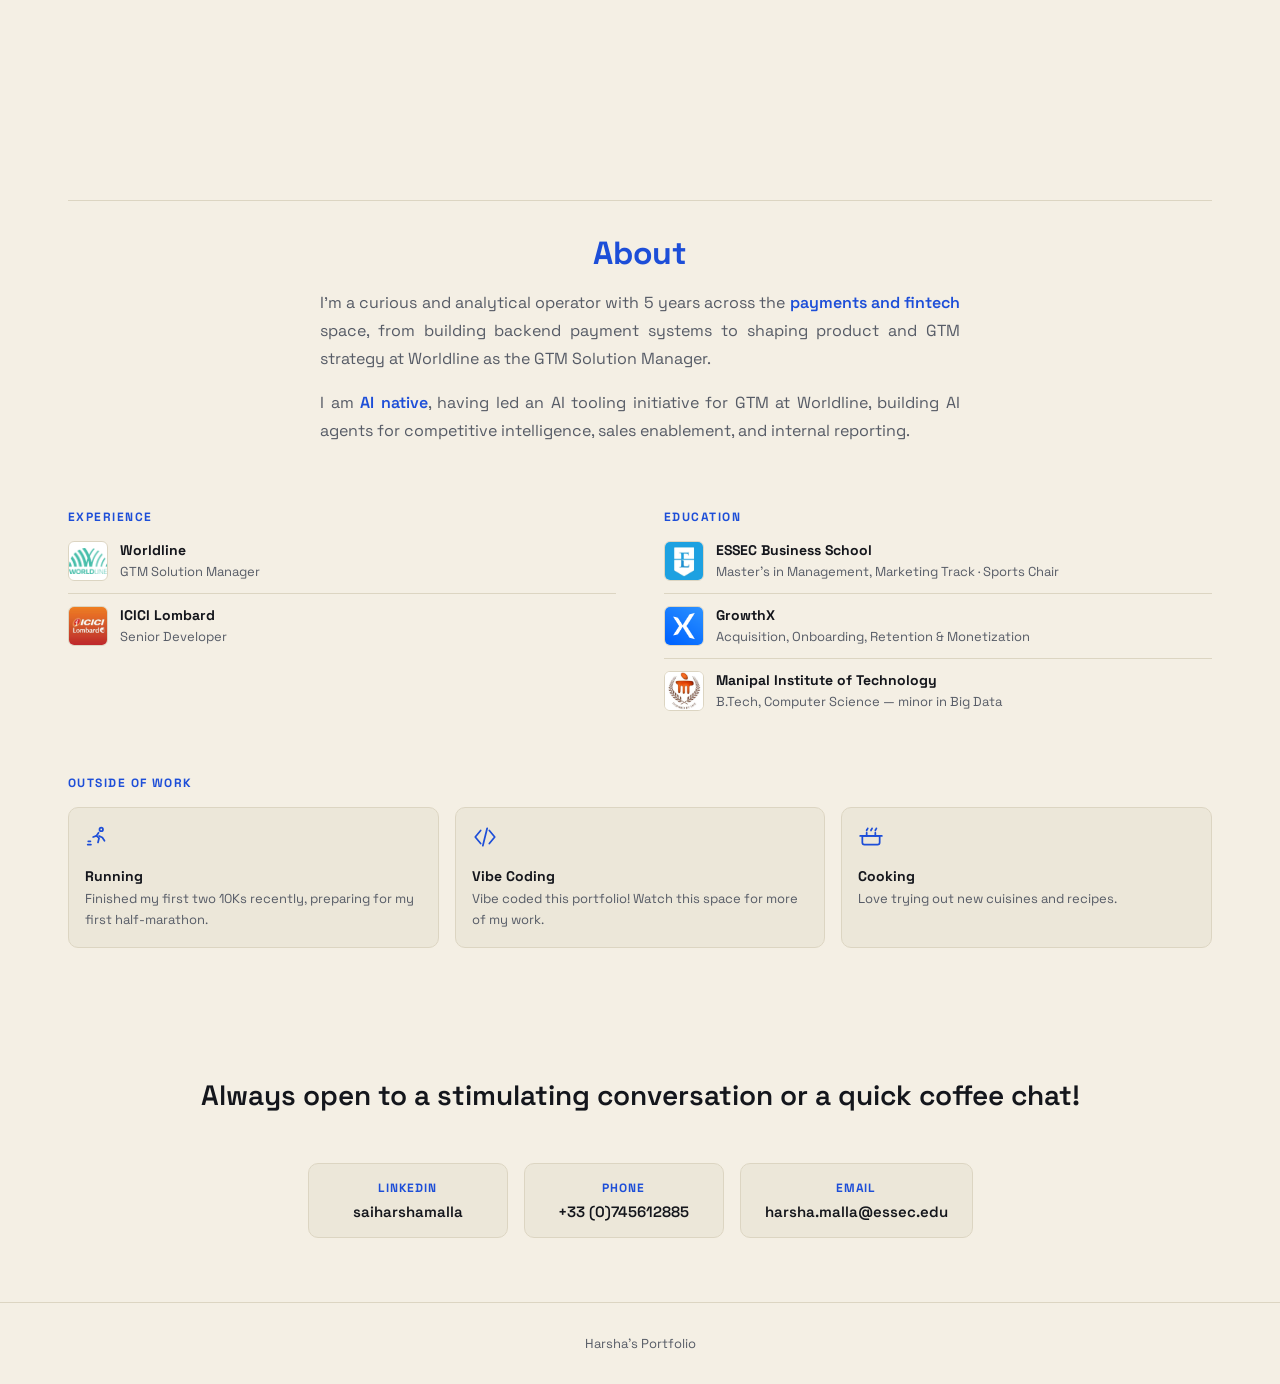
==== commit a73fc13f: "Redesign portfolio as a single scrolling page Merge Home/Work/About/Contact into one page (index.htm" ====
--- a/index.html
+++ b/index.html
@@ -22,45 +22,182 @@
 </head>
 <body>
 
-<nav class="nav">
-  <a class="nav-wordmark" href="index.html">Portfolio</a>
-  <div class="nav-links">
-    <a class="nav-link is-active" href="index.html">Home</a>
-    <a class="nav-link" href="work.html">Work</a>
-    <a class="nav-link" href="about.html">About</a>
-    <a class="nav-link" href="contact.html">Contact</a>
-    <button class="theme-toggle" id="themeToggle" type="button" role="switch" aria-checked="true" aria-label="Toggle light/dark theme">
-      <svg class="theme-toggle-icon theme-toggle-icon-sun" viewBox="0 0 24 24" fill="none" stroke="currentColor" stroke-width="1.6" stroke-linecap="round" stroke-linejoin="round" aria-hidden="true"><circle cx="12" cy="12" r="4"/><path d="M12 2v2M12 20v2M4 12H2M22 12h-2M4.9 4.9l1.4 1.4M17.7 17.7l1.4 1.4M4.9 19.1l1.4-1.4M17.7 6.3l1.4-1.4"/></svg>
-      <svg class="theme-toggle-icon theme-toggle-icon-moon" viewBox="0 0 24 24" fill="none" stroke="currentColor" stroke-width="1.6" stroke-linecap="round" stroke-linejoin="round" aria-hidden="true"><path d="M20 14.5A8 8 0 1 1 9.5 4a6.5 6.5 0 0 0 10.5 10.5z"/></svg>
-      <span class="theme-toggle-thumb"></span>
-    </button>
-  </div>
-</nav>
+<canvas class="page-beams" aria-hidden="true"></canvas>
+
+<div class="theme-toggle-float">
+  <button class="theme-toggle" id="themeToggle" type="button" role="switch" aria-checked="true" aria-label="Toggle light/dark theme">
+    <svg class="theme-toggle-icon theme-toggle-icon-sun" viewBox="0 0 24 24" fill="none" stroke="currentColor" stroke-width="1.6" stroke-linecap="round" stroke-linejoin="round" aria-hidden="true"><circle cx="12" cy="12" r="4"/><path d="M12 2v2M12 20v2M4 12H2M22 12h-2M4.9 4.9l1.4 1.4M17.7 17.7l1.4 1.4M4.9 19.1l1.4-1.4M17.7 6.3l1.4-1.4"/></svg>
+    <svg class="theme-toggle-icon theme-toggle-icon-moon" viewBox="0 0 24 24" fill="none" stroke="currentColor" stroke-width="1.6" stroke-linecap="round" stroke-linejoin="round" aria-hidden="true"><path d="M20 14.5A8 8 0 1 1 9.5 4a6.5 6.5 0 0 0 10.5 10.5z"/></svg>
+    <span class="theme-toggle-thumb"></span>
+  </button>
+</div>
 
 <main class="main">
   <section class="hero reveal" id="hero">
     <div class="hero-text">
-      <p class="eyebrow">Digital Footprint of</p>
+      <p class="eyebrow">Portfolio of</p>
       <h1 class="name">Sai Harsha Malla</h1>
       <p class="headline">A curious and analytical operator looking to own problems, solve them, and make a positive impact.</p>
       <div class="role-highlight">
         <span class="role-highlight-line">GTM Solution Manager &mdash; Worldline</span>
         <span class="role-highlight-line is-secondary">ESSEC Business School</span>
       </div>
-    </div>
-  </section>
-
-  <a class="btn btn-primary" href="work.html">View my work &rarr;</a>
+      <a class="btn btn-primary hero-cta" href="#work">View my work &rarr;</a>
+    </div>
+    <div class="hero-photo">
+      <img src="assets/photo.jpg" alt="Sai Harsha Malla" width="280" height="280">
+    </div>
+  </section>
+
+  <section class="projects" aria-label="Projects" id="work">
+    <h2 class="projects-heading">What I&rsquo;ve been working on lately</h2>
+
+    <div class="category reveal" data-category="work">
+      <button class="category-toggle" aria-expanded="false" aria-controls="panel-work">
+        <span class="category-label">Worldline</span>
+        <span class="category-icon" aria-hidden="true"></span>
+      </button>
+      <div class="category-panel" id="panel-work" data-panel="work" hidden></div>
+    </div>
+
+    <div class="category reveal" data-category="school">
+      <button class="category-toggle" aria-expanded="false" aria-controls="panel-school">
+        <span class="category-label">ESSEC &amp; GrowthX</span>
+        <span class="category-icon" aria-hidden="true"></span>
+      </button>
+      <div class="category-panel" id="panel-school" data-panel="school" hidden></div>
+    </div>
+
+    <div class="category reveal" data-category="personal">
+      <button class="category-toggle" aria-expanded="false" aria-controls="panel-personal">
+        <span class="category-label">Personal Projects</span>
+        <span class="category-icon" aria-hidden="true"></span>
+      </button>
+      <div class="category-panel" id="panel-personal" data-panel="personal" hidden></div>
+    </div>
+  </section>
+
+  <section id="about" class="about-section">
+
+    <section class="about-intro reveal">
+      <div class="about-intro-text">
+        <h2 class="about-heading">About</h2>
+        <p>I&rsquo;m a curious and analytical operator with 5 years across the <span class="text-accent">payments and fintech</span> space, from building backend payment systems to shaping product and GTM strategy at Worldline as the GTM Solution Manager.</p>
+        <p>I am <span class="text-accent">AI native</span>, having led an AI tooling initiative for GTM at Worldline, building AI agents for competitive intelligence, sales enablement, and internal reporting.</p>
+      </div>
+    </section>
+
+    <section class="about-columns reveal">
+      <div>
+        <h2 class="section-heading">Experience</h2>
+        <ul class="timeline">
+          <li class="timeline-item">
+            <div class="timeline-logo"><img src="assets/logos/worldline.webp" alt="Worldline logo"></div>
+            <div class="timeline-text">
+              <div class="timeline-org">Worldline</div>
+              <div class="timeline-title">GTM Solution Manager</div>
+            </div>
+          </li>
+          <li class="timeline-item">
+            <div class="timeline-logo"><img src="assets/logos/icici-lombard.jpg" alt="ICICI Lombard logo"></div>
+            <div class="timeline-text">
+              <div class="timeline-org">ICICI Lombard</div>
+              <div class="timeline-title">Senior Developer</div>
+            </div>
+          </li>
+        </ul>
+      </div>
+      <div>
+        <h2 class="section-heading">Education</h2>
+        <ul class="timeline">
+          <li class="timeline-item">
+            <div class="timeline-logo"><img src="assets/logos/essec.jpg" alt="ESSEC Business School logo"></div>
+            <div class="timeline-text">
+              <div class="timeline-org">ESSEC Business School</div>
+              <div class="timeline-title">Master&rsquo;s in Management, Marketing Track &middot; Sports Chair</div>
+            </div>
+          </li>
+          <li class="timeline-item">
+            <div class="timeline-logo"><img src="assets/logos/growthx.webp" alt="GrowthX logo"></div>
+            <div class="timeline-text">
+              <div class="timeline-org">GrowthX</div>
+              <div class="timeline-title">Acquisition, Onboarding, Retention &amp; Monetization</div>
+            </div>
+          </li>
+          <li class="timeline-item">
+            <div class="timeline-logo"><img src="assets/logos/manipal.jpg" alt="Manipal Institute of Technology logo"></div>
+            <div class="timeline-text">
+              <div class="timeline-org">Manipal Institute of Technology</div>
+              <div class="timeline-title">B.Tech, Computer Science &mdash; minor in Big Data</div>
+            </div>
+          </li>
+        </ul>
+      </div>
+    </section>
+
+    <section class="hobbies-section reveal">
+      <h2 class="section-heading">Outside of Work</h2>
+      <div class="hobbies-list">
+        <div class="hobby">
+          <svg class="hobby-icon" viewBox="0 0 24 24" fill="none" stroke="currentColor" stroke-width="1.6" stroke-linecap="round" stroke-linejoin="round" aria-hidden="true">
+            <circle cx="15" cy="5" r="1.6"/>
+            <path d="M12.5 8l-2 3 2.5 2-1 4"/>
+            <path d="M13 11l3 1.5 2 3"/>
+            <path d="M10.5 11l-3 1"/>
+            <path d="M3 16h2M2.5 19h3"/>
+          </svg>
+          <div class="hobby-title">Running</div>
+          <div class="hobby-desc">Finished my first two 10Ks recently, preparing for my first half-marathon.</div>
+        </div>
+        <div class="hobby">
+          <svg class="hobby-icon" viewBox="0 0 24 24" fill="none" stroke="currentColor" stroke-width="1.6" stroke-linecap="round" stroke-linejoin="round" aria-hidden="true">
+            <polyline points="8 6 3 12 8 18"/>
+            <polyline points="16 6 21 12 16 18"/>
+            <line x1="14" y1="4" x2="10" y2="20"/>
+          </svg>
+          <div class="hobby-title">Vibe Coding</div>
+          <div class="hobby-desc">Vibe coded this portfolio! Watch this space for more of my work.</div>
+        </div>
+        <div class="hobby">
+          <svg class="hobby-icon" viewBox="0 0 24 24" fill="none" stroke="currentColor" stroke-width="1.6" stroke-linecap="round" stroke-linejoin="round" aria-hidden="true">
+            <path d="M4 11h16v6a2 2 0 0 1-2 2H6a2 2 0 0 1-2-2v-6z"/>
+            <path d="M2 11h20"/>
+            <path d="M8 11V8M16 11V8"/>
+            <path d="M9 4c0 1-1 1-1 2M13 4c0 1-1 1-1 2M17 4c0 1-1 1-1 2"/>
+          </svg>
+          <div class="hobby-title">Cooking</div>
+          <div class="hobby-desc">Love trying out new cuisines and recipes.</div>
+        </div>
+      </div>
+    </section>
+
+  </section>
+
+  <section class="contact reveal" id="contact">
+    <h2 class="contact-headline">Always open to a stimulating conversation or a quick coffee chat!</h2>
+
+    <div class="contact-list">
+      <a class="contact-row" href="https://www.linkedin.com/in/saiharshamalla/" target="_blank" rel="noopener">
+        <span class="contact-row-label">LinkedIn</span>
+        <span class="contact-row-value">saiharshamalla</span>
+      </a>
+      <a class="contact-row" href="tel:+33745612885">
+        <span class="contact-row-label">Phone</span>
+        <span class="contact-row-value">+33 (0)745612885</span>
+      </a>
+      <a class="contact-row" href="mailto:harsha.malla@essec.edu">
+        <span class="contact-row-label">Email</span>
+        <span class="contact-row-value">harsha.malla@essec.edu</span>
+      </a>
+    </div>
+  </section>
 </main>
 
 <footer class="site-footer">
-  <a href="https://www.linkedin.com/in/saiharshamalla/" target="_blank" rel="noopener">LinkedIn</a>
-  <span class="footer-sep">&middot;</span>
-  <a href="tel:+33745612885">+33 (0)745612885</a>
-  <span class="footer-sep">&middot;</span>
-  <a href="mailto:harsha.malla@essec.edu">harsha.malla@essec.edu</a>
+  <span>Harsha&rsquo;s Portfolio</span>
 </footer>
 
+<script src="js/projects-data.js"></script>
 <script src="js/script.js"></script>
 </body>
 </html>
--- a/css/styles.css
+++ b/css/styles.css
@@ -11,9 +11,9 @@
   --text-muted: #9aa0ae;
   --text-faint: #676d7a;
   --accent: #3b82f6;
+  --accent-rgb: 59, 130, 246;
   --accent-soft: rgba(59, 130, 246, 0.14);
   --accent-border: rgba(59, 130, 246, 0.35);
-  --nav-bg: rgba(10, 11, 15, 0.75);
 
   --font-sans: 'Space Grotesk', -apple-system, BlinkMacSystemFont, 'Segoe UI', sans-serif;
 
@@ -30,7 +30,6 @@
   --radius-md: 10px;
   --radius-lg: 16px;
 
-  --nav-height: 72px;
   --content-max-width: 1240px;
   --transition: 220ms cubic-bezier(0.4, 0, 0.2, 1);
 
@@ -42,22 +41,26 @@
    by .theme-toggle in script.js. Absence of the attribute means dark,
    so dark stays the default for anyone without JS. */
 :root[data-theme="light"] {
-  --bg: #ffffff;
-  --bg-elevated: #f3f4f7;
-  --bg-elevated-hover: #e9ebf0;
-  --border: #dfe1e6;
+  --bg: #f4efe4;
+  --bg-elevated: #ece7d9;
+  --bg-elevated-hover: #e3dcca;
+  --border: #dcd5c2;
   --text: #14161c;
   --text-muted: #565b66;
   --text-faint: #8a8f99;
   --accent: #1d4ed8;
+  --accent-rgb: 29, 78, 216;
   --accent-soft: rgba(29, 78, 216, 0.10);
   --accent-border: rgba(29, 78, 216, 0.30);
-  --nav-bg: rgba(255, 255, 255, 0.75);
 
   color-scheme: light;
 }
 
 * { box-sizing: border-box; }
+
+html {
+  scroll-behavior: smooth;
+}
 
 html, body {
   margin: 0;
@@ -74,13 +77,19 @@
   min-height: 100vh;
 }
 
-/* Faint ambient glow + grain — decorative, sits behind all content */
+/* Faint ambient glow + grain — decorative, sits behind all content.
+   z-index is a small POSITIVE value, not negative: a negative z-index on
+   a real stacking-context-forming box (position:fixed always forms one)
+   paints behind body's own solid background and becomes invisible — this
+   was confirmed by direct pixel sampling while debugging the same issue
+   on .page-beams below. `.main`/`.site-footer` are given an explicitly
+   higher z-index so real content still always paints above this. */
 body::before,
 body::after {
   content: '';
   position: fixed;
   inset: 0;
-  z-index: -1;
+  z-index: 0;
   pointer-events: none;
 }
 
@@ -90,12 +99,47 @@
     radial-gradient(500px 400px at 0% 100%, rgba(59, 130, 246, 0.08), transparent 60%);
 }
 
+/* Light theme swaps the glow for two soft accent washes rising from the
+   bottom corners toward center — same accent blue used for links/headings
+   elsewhere (rgb(29, 78, 216), the light theme's --accent), just at a
+   custom opacity (15%, stronger than the shared --accent-soft token's 10%)
+   so it doesn't also change every other component that uses that token. */
+:root[data-theme="light"] body::before {
+  background:
+    radial-gradient(600px 480px at 0% 100%, rgba(29, 78, 216, 0.15), transparent 65%),
+    radial-gradient(600px 480px at 100% 100%, rgba(29, 78, 216, 0.15), transparent 65%);
+}
+
 body::after {
   opacity: 0.035;
   mix-blend-mode: overlay;
   background-image: url("data:image/svg+xml,%3Csvg xmlns='http://www.w3.org/2000/svg' width='120' height='120'%3E%3Cfilter id='n'%3E%3CfeTurbulence type='fractalNoise' baseFrequency='0.85' numOctaves='2' stitchTiles='stitch'/%3E%3C/filter%3E%3Crect width='100%25' height='100%25' filter='url(%23n)'/%3E%3C/svg%3E");
 }
 
+/* Ambient animated backdrop (see initPageBeams in script.js) — a canvas
+   field of slow-drifting light beams, fixed behind real content. Unlike
+   body::before/::after (pseudo-elements, always painted as body's first/
+   last generated box), a real element with a negative z-index here paints
+   behind body's own solid background and is invisible — confirmed by
+   direct pixel sampling. A small positive z-index keeps it above body's
+   background; `.main`/`.site-footer` are given an explicitly higher
+   z-index (see below) so real content is always painted above it —
+   don't rely on implicit flex-item/DOM-order stacking for this. */
+.page-beams {
+  position: fixed;
+  inset: 0;
+  z-index: 1;
+  width: 100%;
+  height: 100%;
+  pointer-events: none;
+}
+
+/* The beams' fixed blue hue doesn't read well against the warm light
+   background, so they're dark-theme only for now rather than retuned. */
+:root[data-theme="light"] .page-beams {
+  display: none;
+}
+
 /* ---------------------------------------------------------
    Scroll-reveal (hero, project categories)
 --------------------------------------------------------- */
@@ -122,64 +166,13 @@
 ul { list-style: none; margin: 0; padding: 0; }
 
 /* ---------------------------------------------------------
-   Nav — fixed top bar, present on every page
---------------------------------------------------------- */
-.nav {
+   Floating theme toggle
+--------------------------------------------------------- */
+.theme-toggle-float {
   position: fixed;
-  top: 0;
-  left: 0;
-  right: 0;
-  z-index: 10;
-  height: var(--nav-height);
-  display: flex;
-  align-items: center;
-  justify-content: space-between;
-  padding: 0 var(--space-7);
-  background: var(--nav-bg);
-  backdrop-filter: blur(10px);
-  -webkit-backdrop-filter: blur(10px);
-  border-bottom: 1px solid var(--border);
-}
-
-.nav-wordmark {
-  font-size: 13px;
-  font-weight: 700;
-  letter-spacing: 0.1em;
-  text-transform: uppercase;
-  color: var(--accent);
-}
-
-.nav-links {
-  display: flex;
-  gap: var(--space-6);
-}
-
-.nav-link {
-  position: relative;
-  padding: 4px 0;
-  font-size: 14px;
-  font-weight: 600;
-  color: var(--text-muted);
-  transition: color var(--transition);
-}
-
-.nav-link:hover {
-  color: var(--text);
-}
-
-.nav-link.is-active {
-  color: var(--accent);
-}
-
-.nav-link.is-active::after {
-  content: '';
-  position: absolute;
-  left: 0;
-  right: 0;
-  bottom: -2px;
-  height: 2px;
-  border-radius: 2px;
-  background: var(--accent);
+  top: var(--space-5);
+  right: var(--space-5);
+  z-index: 20;
 }
 
 .theme-toggle {
@@ -289,7 +282,7 @@
 .timeline-item:hover .timeline-logo {
   transform: translateY(-5px);
   border-color: var(--accent-border);
-  box-shadow: 0 16px 26px -10px rgba(59, 130, 246, 0.5);
+  box-shadow: 0 16px 26px -10px rgba(var(--accent-rgb), 0.5);
 }
 
 .timeline-text {
@@ -314,15 +307,45 @@
    Main / hero
 --------------------------------------------------------- */
 .main {
+  position: relative;
+  z-index: 2;
   flex: 1 0 auto;
-  padding: calc(var(--nav-height) + var(--space-7)) var(--space-7) var(--space-8);
+  padding: var(--space-8) var(--space-7) var(--space-8);
   max-width: var(--content-max-width);
   width: 100%;
   margin: 0 auto;
 }
 
 .hero {
-  margin-bottom: var(--space-6);
+  display: flex;
+  align-items: flex-start;
+  justify-content: space-between;
+  gap: var(--space-7);
+  min-height: calc(100vh - (var(--space-8) * 2));
+}
+
+.hero-photo {
+  flex-shrink: 0;
+  width: 280px;
+  height: 280px;
+  border-radius: var(--radius-lg);
+  overflow: hidden;
+  border: 1px solid var(--border);
+  background: var(--bg-elevated);
+  box-shadow: 0 24px 48px -20px rgba(0, 0, 0, 0.6);
+}
+
+.hero-photo img {
+  width: 100%;
+  height: 100%;
+  object-fit: cover;
+  display: block;
+}
+
+.btn.hero-cta {
+  display: flex;
+  width: fit-content;
+  margin-top: var(--space-6);
 }
 
 .eyebrow {
@@ -399,17 +422,33 @@
 
 .btn-primary:hover {
   transform: translateY(-2px);
-  box-shadow: 0 14px 28px -12px rgba(59, 130, 246, 0.5);
+  box-shadow: 0 14px 28px -12px rgba(var(--accent-rgb), 0.5);
 }
 
 /* ---------------------------------------------------------
    Projects — accordion categories
 --------------------------------------------------------- */
+.projects,
+.contact {
+  padding-top: var(--space-8);
+  margin-top: var(--space-8);
+}
+
+.about-section {
+  padding-top: var(--space-6);
+}
+
+.projects,
+.about-section {
+  border-top: 1px solid var(--border);
+}
+
 .projects {
-  margin-top: var(--space-8);
   display: flex;
   flex-direction: column;
+  justify-content: flex-start;
   gap: var(--space-4);
+  min-height: 100vh;
 }
 
 .projects-heading {
@@ -426,6 +465,13 @@
   border-radius: var(--radius-md);
   background: var(--bg-elevated);
   overflow: hidden;
+  transition: transform var(--transition), border-color var(--transition), box-shadow var(--transition);
+}
+
+.category:hover {
+  transform: translateY(-2px);
+  border-color: var(--accent-border);
+  box-shadow: 0 14px 28px -18px rgba(var(--accent-rgb), 0.4);
 }
 
 .category-toggle {
@@ -455,9 +501,16 @@
 
 .category-icon {
   position: relative;
-  width: 16px;
-  height: 16px;
+  width: 32px;
+  height: 32px;
   flex-shrink: 0;
+  border-radius: 50%;
+  background: var(--accent-soft);
+  transition: background var(--transition);
+}
+
+.category-toggle:hover .category-icon {
+  background: var(--accent-border);
 }
 
 .category-icon::before,
@@ -507,6 +560,14 @@
 
 /* Project card */
 .project-card {
+  /* Caps how wide a single grid item can stretch when auto-fit collapses
+     unused tracks (e.g. a category with only one project) — without this,
+     a lone card would stretch to fill the entire row instead of matching
+     the card width seen when a row has enough cards to fill it on their
+     own (2-4 cards, e.g. Worldline/ESSEC & GrowthX). Below this cap,
+     multi-card rows are unaffected since their natural stretched width
+     already comes in under it. */
+  max-width: 360px;
   border: 1px solid var(--border);
   border-radius: var(--radius-md);
   padding: var(--space-4);
@@ -517,7 +578,7 @@
 .project-card:hover {
   transform: translateY(-3px);
   border-color: var(--accent-border);
-  box-shadow: 0 12px 24px -12px rgba(59, 130, 246, 0.35);
+  box-shadow: 0 12px 24px -12px rgba(var(--accent-rgb), 0.35);
 }
 
 .category-panel.is-open .project-card {
@@ -604,6 +665,29 @@
   color: var(--accent);
 }
 
+.project-card-link {
+  display: block;
+  color: inherit;
+  text-decoration: none;
+}
+
+.project-download-btn {
+  display: flex;
+  justify-content: center;
+  width: 100%;
+  margin-top: var(--space-3);
+  padding: 8px 16px;
+  font-size: 12px;
+  background: transparent;
+  border-color: var(--accent-border);
+  color: var(--accent);
+}
+
+.project-download-btn:hover {
+  background: var(--accent-soft);
+  transform: translateY(-2px);
+}
+
 .category-empty {
   grid-column: 1 / -1;
   text-align: center;
@@ -616,34 +700,26 @@
    About page
 --------------------------------------------------------- */
 .about-intro {
-  display: flex;
-  align-items: flex-start;
-  gap: var(--space-7);
-  margin-bottom: var(--space-8);
-}
-
-.about-photo {
-  flex-shrink: 0;
-  width: 220px;
-  height: 220px;
-  border-radius: var(--radius-lg);
-  overflow: hidden;
-  border: 1px solid var(--border);
-  background: var(--bg-elevated);
-}
-
-.about-photo img {
-  width: 100%;
-  height: 100%;
-  object-fit: cover;
-  display: block;
+  max-width: 640px;
+  margin: 0 auto var(--space-8);
+  text-align: center;
+}
+
+.about-heading {
+  font-size: clamp(24px, 3vw, 32px);
+  font-weight: 700;
+  letter-spacing: -0.01em;
+  color: var(--accent);
+  text-align: center;
+  margin: 0 0 var(--space-4);
 }
 
 .about-intro-text p {
   font-size: 16px;
   line-height: 1.75;
   color: var(--text-muted);
-  max-width: 60ch;
+  text-align: justify;
+  text-align-last: left;
   margin: var(--space-4) 0 0;
 }
 
@@ -695,25 +771,40 @@
 /* ---------------------------------------------------------
    Contact page
 --------------------------------------------------------- */
+.contact {
+  text-align: center;
+}
+
 .contact-headline {
-  font-size: clamp(24px, 3vw, 32px);
+  font-size: clamp(20px, 2.4vw, 28px);
   font-weight: 600;
   line-height: 1.4;
-  max-width: 32ch;
-  margin: 0 0 var(--space-7);
+  margin: 0 auto var(--space-7);
+}
+
+/* Force a single line only once the viewport is comfortably wide enough
+   for it (~1000px+ of content width) — below that, let it wrap normally
+   rather than risk horizontal overflow. */
+@media (min-width: 1100px) {
+  .contact-headline {
+    white-space: nowrap;
+  }
 }
 
 .contact-list {
   display: flex;
+  flex-direction: row;
+  justify-content: center;
+  flex-wrap: wrap;
+  gap: var(--space-4);
+}
+
+.contact-row {
+  display: flex;
   flex-direction: column;
-  gap: var(--space-3);
-  max-width: 460px;
-}
-
-.contact-row {
-  display: flex;
   align-items: center;
-  justify-content: space-between;
+  gap: 6px;
+  min-width: 200px;
   padding: var(--space-4) var(--space-5);
   border: 1px solid var(--border);
   border-radius: var(--radius-md);
@@ -744,6 +835,8 @@
    Footer
 --------------------------------------------------------- */
 .site-footer {
+  position: relative;
+  z-index: 2;
   flex-shrink: 0;
   width: 100%;
   display: flex;
@@ -756,60 +849,24 @@
   color: var(--text-muted);
 }
 
-.site-footer a {
-  position: relative;
-  transition: color var(--transition);
-}
-
-.site-footer a::after {
-  content: '';
-  position: absolute;
-  left: 0;
-  bottom: -2px;
-  width: 100%;
-  height: 1px;
-  background: var(--accent);
-  transform: scaleX(0);
-  transform-origin: left;
-  transition: transform var(--transition);
-}
-
-.site-footer a:hover {
-  color: var(--accent);
-}
-
-.site-footer a:hover::after {
-  transform: scaleX(1);
-}
-
-.footer-sep {
-  color: var(--text-faint);
-}
-
 /* ---------------------------------------------------------
    Responsive
 --------------------------------------------------------- */
 @media (max-width: 800px) {
-  .nav {
-    padding: 0 var(--space-4);
+  .main {
+    padding: var(--space-6) var(--space-4) var(--space-6);
   }
 
-  .nav-links {
-    gap: var(--space-4);
+  .hero {
+    flex-direction: column;
+    min-height: auto;
+    gap: var(--space-6);
+    text-align: left;
   }
 
-  .main {
-    padding: calc(var(--nav-height) + var(--space-5)) var(--space-4) var(--space-6);
-  }
-
-  .about-intro {
-    flex-direction: column-reverse;
-    gap: var(--space-5);
-  }
-
-  .about-photo {
-    width: 140px;
-    height: 140px;
+  .hero-photo {
+    width: 160px;
+    height: 160px;
   }
 
   .about-columns {
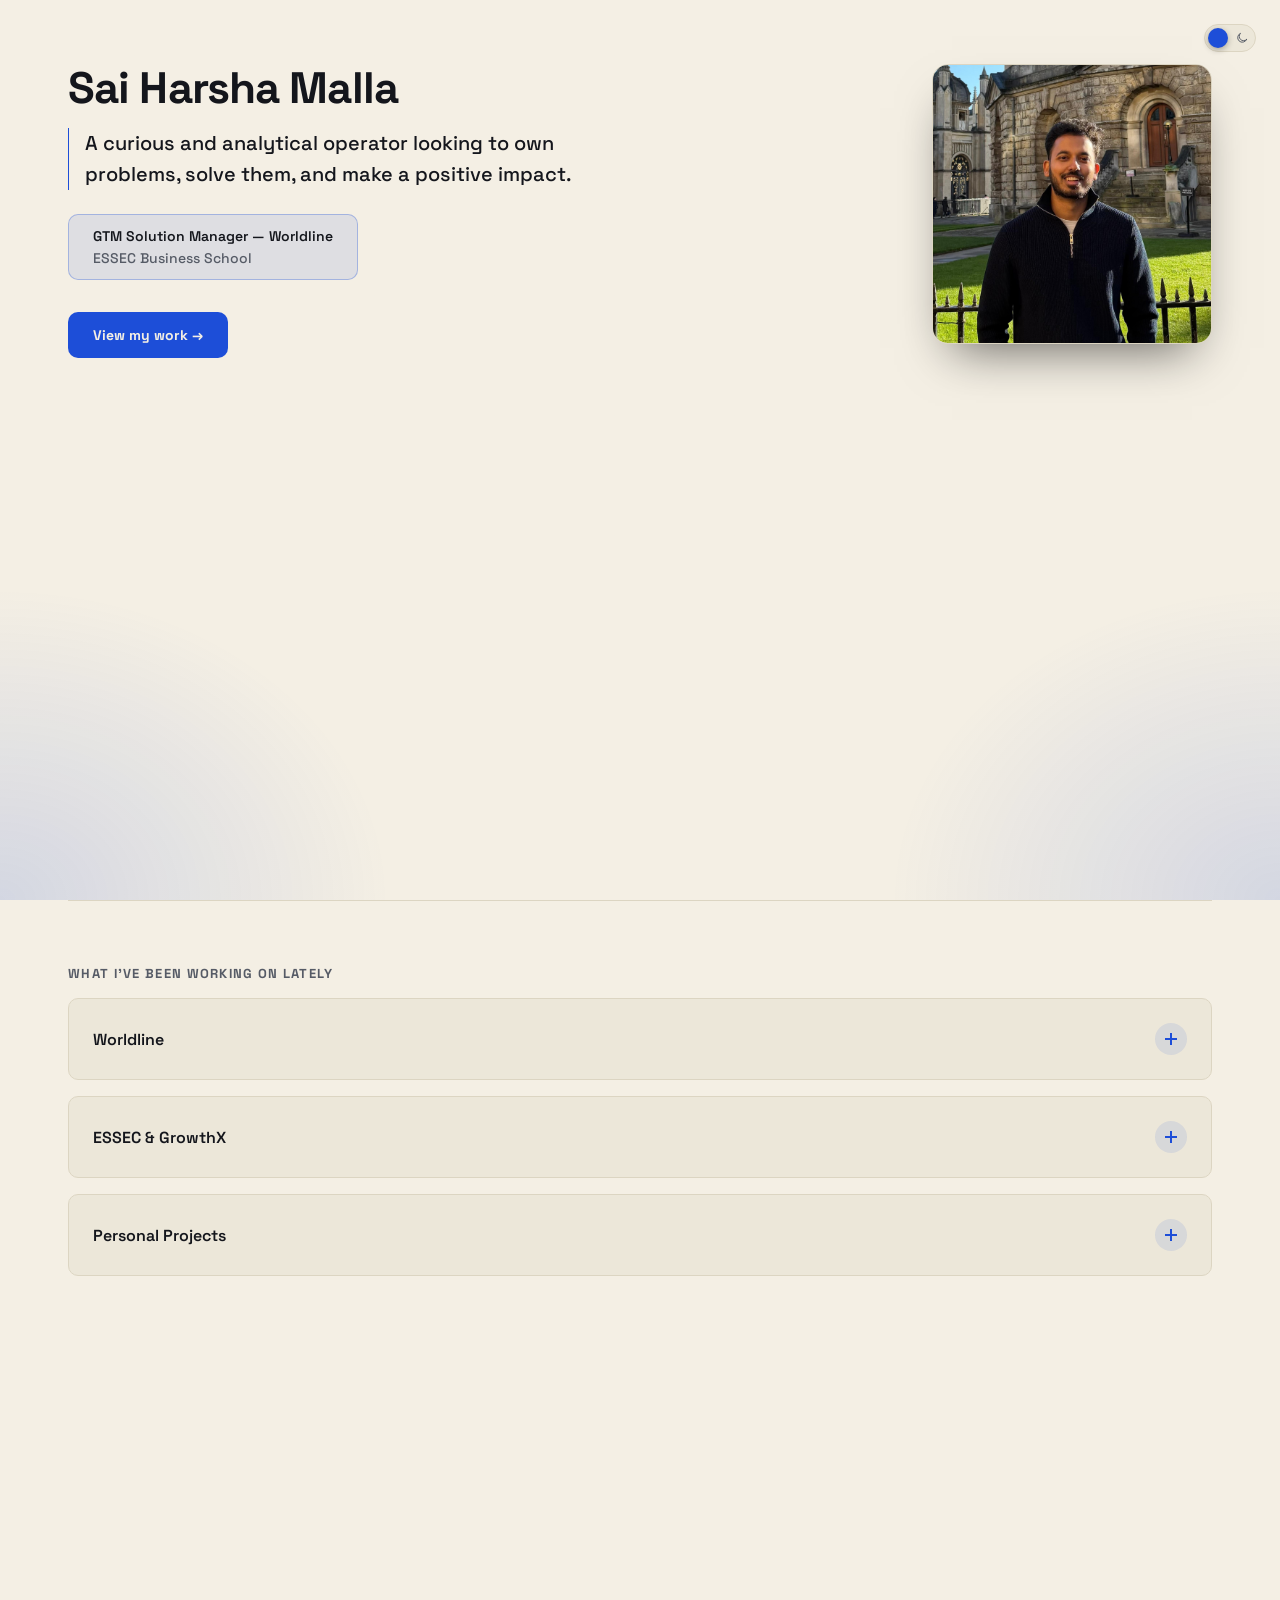
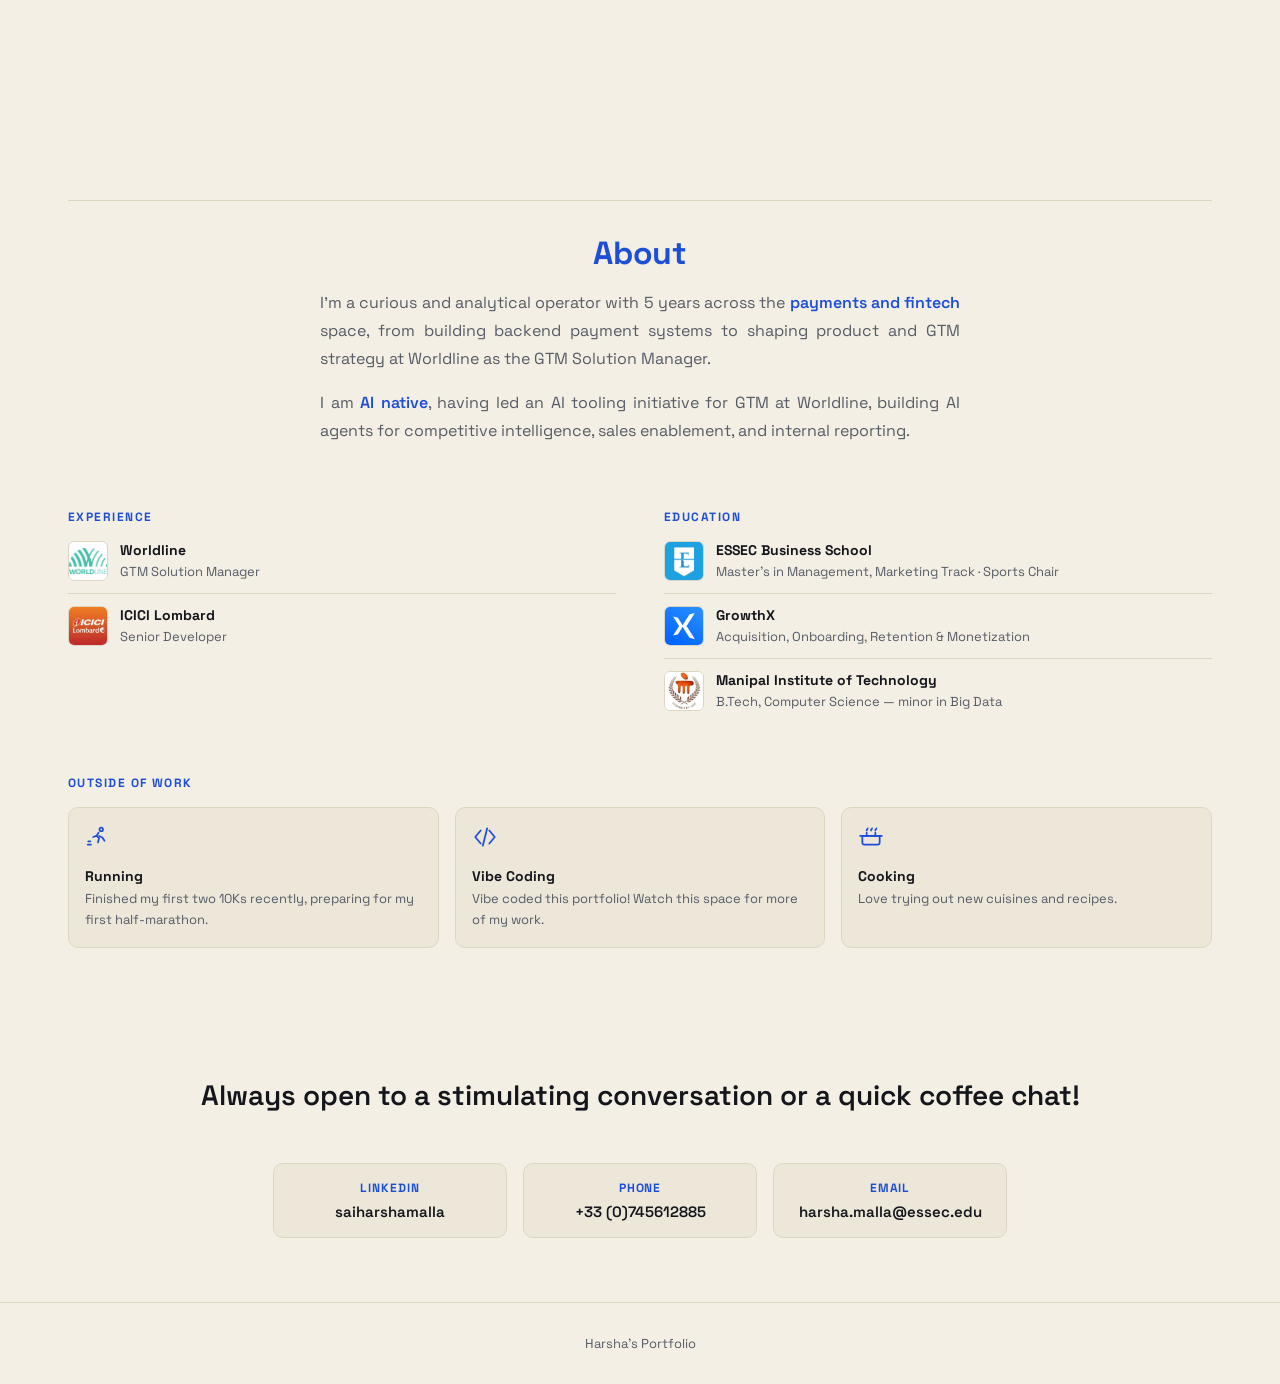
==== commit 2844b98d: "Rework hero photo/toggle/background per design critique, add back-to-top - Move hero photo out of th" ====
--- a/index.html
+++ b/index.html
@@ -22,8 +22,6 @@
 </head>
 <body>
 
-<canvas class="page-beams" aria-hidden="true"></canvas>
-
 <div class="theme-toggle-float">
   <button class="theme-toggle" id="themeToggle" type="button" role="switch" aria-checked="true" aria-label="Toggle light/dark theme">
     <svg class="theme-toggle-icon theme-toggle-icon-sun" viewBox="0 0 24 24" fill="none" stroke="currentColor" stroke-width="1.6" stroke-linecap="round" stroke-linejoin="round" aria-hidden="true"><circle cx="12" cy="12" r="4"/><path d="M12 2v2M12 20v2M4 12H2M22 12h-2M4.9 4.9l1.4 1.4M17.7 17.7l1.4 1.4M4.9 19.1l1.4-1.4M17.7 6.3l1.4-1.4"/></svg>
@@ -34,18 +32,17 @@
 
 <main class="main">
   <section class="hero reveal" id="hero">
+    <h1 class="name">Sai Harsha Malla</h1>
+    <div class="hero-photo">
+      <img src="assets/photo.jpg" alt="Sai Harsha Malla" width="280" height="280">
+    </div>
     <div class="hero-text">
-      <p class="eyebrow">Portfolio of</p>
-      <h1 class="name">Sai Harsha Malla</h1>
       <p class="headline">A curious and analytical operator looking to own problems, solve them, and make a positive impact.</p>
       <div class="role-highlight">
         <span class="role-highlight-line">GTM Solution Manager &mdash; Worldline</span>
         <span class="role-highlight-line is-secondary">ESSEC Business School</span>
       </div>
       <a class="btn btn-primary hero-cta" href="#work">View my work &rarr;</a>
-    </div>
-    <div class="hero-photo">
-      <img src="assets/photo.jpg" alt="Sai Harsha Malla" width="280" height="280">
     </div>
   </section>
 
@@ -57,7 +54,7 @@
         <span class="category-label">Worldline</span>
         <span class="category-icon" aria-hidden="true"></span>
       </button>
-      <div class="category-panel" id="panel-work" data-panel="work" hidden></div>
+      <div class="category-panel" id="panel-work" data-panel="work" hidden><div class="category-panel-grid"></div></div>
     </div>
 
     <div class="category reveal" data-category="school">
@@ -65,7 +62,7 @@
         <span class="category-label">ESSEC &amp; GrowthX</span>
         <span class="category-icon" aria-hidden="true"></span>
       </button>
-      <div class="category-panel" id="panel-school" data-panel="school" hidden></div>
+      <div class="category-panel" id="panel-school" data-panel="school" hidden><div class="category-panel-grid"></div></div>
     </div>
 
     <div class="category reveal" data-category="personal">
@@ -73,7 +70,7 @@
         <span class="category-label">Personal Projects</span>
         <span class="category-icon" aria-hidden="true"></span>
       </button>
-      <div class="category-panel" id="panel-personal" data-panel="personal" hidden></div>
+      <div class="category-panel" id="panel-personal" data-panel="personal" hidden><div class="category-panel-grid"></div></div>
     </div>
   </section>
 
@@ -197,6 +194,10 @@
   <span>Harsha&rsquo;s Portfolio</span>
 </footer>
 
+<a href="#hero" class="back-to-top" aria-label="Back to top">
+  <svg viewBox="0 0 24 24" fill="none" stroke="currentColor" stroke-width="1.6" stroke-linecap="round" stroke-linejoin="round" aria-hidden="true"><path d="M12 19V5"/><path d="M6 11l6-6 6 6"/></svg>
+</a>
+
 <script src="js/projects-data.js"></script>
 <script src="js/script.js"></script>
 </body>
--- a/css/styles.css
+++ b/css/styles.css
@@ -62,6 +62,38 @@
   scroll-behavior: smooth;
 }
 
+/* Browser-default surfaces, themed from the palette instead of left at
+   browser defaults — text selection, scrollbar, and keyboard focus. */
+::selection {
+  background: var(--accent);
+  color: var(--bg);
+}
+
+/* Scrollbar hidden entirely (page still scrolls normally, just no
+   visible track/thumb) — Firefox via scrollbar-width, legacy Edge/IE via
+   -ms-overflow-style, WebKit/Chromium via the ::-webkit-scrollbar rule. */
+html {
+  scrollbar-width: none;
+  -ms-overflow-style: none;
+}
+
+::-webkit-scrollbar {
+  display: none;
+}
+
+:focus-visible {
+  outline: 2px solid var(--accent);
+  outline-offset: 2px;
+}
+
+h1, h2, h3 {
+  text-wrap: balance;
+}
+
+p {
+  text-wrap: pretty;
+}
+
 html, body {
   margin: 0;
   padding: 0;
@@ -74,16 +106,16 @@
 body {
   display: flex;
   flex-direction: column;
-  min-height: 100vh;
+  min-height: 100dvh;
 }
 
 /* Faint ambient glow + grain — decorative, sits behind all content.
    z-index is a small POSITIVE value, not negative: a negative z-index on
    a real stacking-context-forming box (position:fixed always forms one)
    paints behind body's own solid background and becomes invisible — this
-   was confirmed by direct pixel sampling while debugging the same issue
-   on .page-beams below. `.main`/`.site-footer` are given an explicitly
-   higher z-index so real content still always paints above this. */
+   was confirmed by direct pixel sampling while debugging this exact rule.
+   `.main`/`.site-footer` are given an explicitly higher z-index so real
+   content still always paints above this. */
 body::before,
 body::after {
   content: '';
@@ -93,17 +125,18 @@
   pointer-events: none;
 }
 
+/* Same two-corner wash in both themes — a soft accent rise from the
+   bottom-left and bottom-right toward center, subtle by design. Dark and
+   light use different literal rgba() values (rather than the shared
+   --accent-soft token) so each can be tuned to its own background:
+   dark needs less alpha to read as equally subtle, since color shows up
+   more readily against near-black than against the light theme's cream. */
 body::before {
   background:
-    radial-gradient(600px 500px at 85% 0%, var(--accent-soft), transparent 60%),
-    radial-gradient(500px 400px at 0% 100%, rgba(59, 130, 246, 0.08), transparent 60%);
-}
-
-/* Light theme swaps the glow for two soft accent washes rising from the
-   bottom corners toward center — same accent blue used for links/headings
-   elsewhere (rgb(29, 78, 216), the light theme's --accent), just at a
-   custom opacity (15%, stronger than the shared --accent-soft token's 10%)
-   so it doesn't also change every other component that uses that token. */
+    radial-gradient(600px 480px at 0% 100%, rgba(59, 130, 246, 0.10), transparent 65%),
+    radial-gradient(600px 480px at 100% 100%, rgba(59, 130, 246, 0.10), transparent 65%);
+}
+
 :root[data-theme="light"] body::before {
   background:
     radial-gradient(600px 480px at 0% 100%, rgba(29, 78, 216, 0.15), transparent 65%),
@@ -114,30 +147,6 @@
   opacity: 0.035;
   mix-blend-mode: overlay;
   background-image: url("data:image/svg+xml,%3Csvg xmlns='http://www.w3.org/2000/svg' width='120' height='120'%3E%3Cfilter id='n'%3E%3CfeTurbulence type='fractalNoise' baseFrequency='0.85' numOctaves='2' stitchTiles='stitch'/%3E%3C/filter%3E%3Crect width='100%25' height='100%25' filter='url(%23n)'/%3E%3C/svg%3E");
-}
-
-/* Ambient animated backdrop (see initPageBeams in script.js) — a canvas
-   field of slow-drifting light beams, fixed behind real content. Unlike
-   body::before/::after (pseudo-elements, always painted as body's first/
-   last generated box), a real element with a negative z-index here paints
-   behind body's own solid background and is invisible — confirmed by
-   direct pixel sampling. A small positive z-index keeps it above body's
-   background; `.main`/`.site-footer` are given an explicitly higher
-   z-index (see below) so real content is always painted above it —
-   don't rely on implicit flex-item/DOM-order stacking for this. */
-.page-beams {
-  position: fixed;
-  inset: 0;
-  z-index: 1;
-  width: 100%;
-  height: 100%;
-  pointer-events: none;
-}
-
-/* The beams' fixed blue hue doesn't read well against the warm light
-   background, so they're dark-theme only for now rather than retuned. */
-:root[data-theme="light"] .page-beams {
-  display: none;
 }
 
 /* ---------------------------------------------------------
@@ -170,9 +179,48 @@
 --------------------------------------------------------- */
 .theme-toggle-float {
   position: fixed;
-  top: var(--space-5);
-  right: var(--space-5);
+  top: calc(var(--space-5) + env(safe-area-inset-top));
+  right: calc(var(--space-5) + env(safe-area-inset-right));
   z-index: 20;
+}
+
+/* Bottom-right, opposite corner from the theme toggle — deliberately, so
+   it can never repeat the toggle/accordion overlap bug fixed earlier.
+   Hidden until initBackToTop() (script.js) reveals it once Hero has
+   scrolled out of view. */
+.back-to-top {
+  position: fixed;
+  bottom: calc(var(--space-5) + env(safe-area-inset-bottom));
+  right: calc(var(--space-5) + env(safe-area-inset-right));
+  z-index: 15;
+  display: flex;
+  align-items: center;
+  justify-content: center;
+  width: 44px;
+  height: 44px;
+  border-radius: 50%;
+  background: var(--bg-elevated);
+  border: 1px solid var(--border);
+  color: var(--text-muted);
+  opacity: 0;
+  pointer-events: none;
+  transition: opacity var(--transition), border-color var(--transition), color var(--transition), transform var(--transition);
+}
+
+.back-to-top svg {
+  width: 20px;
+  height: 20px;
+}
+
+.back-to-top.is-visible {
+  opacity: 1;
+  pointer-events: auto;
+}
+
+.back-to-top:hover {
+  border-color: var(--accent-border);
+  color: var(--accent);
+  transform: translateY(-2px);
 }
 
 .theme-toggle {
@@ -316,16 +364,34 @@
   margin: 0 auto;
 }
 
+/* .name / .hero-photo / .hero-text stack in plain block flow, in that DOM
+   order — the photo is pulled out of flow via position:absolute so it
+   doesn't affect the gap between name and hero-text at all (an earlier
+   version used grid-template-areas with the photo spanning both rows,
+   which forced the grid's auto row-sizing to inflate the *name* row to
+   fit the photo's 280px height — a large, wrong gap right after the
+   name). On mobile the override below simply switches .hero-photo back
+   to position:static, which drops it into normal flow exactly where it
+   already sits in the DOM: after the name, before the rest of the text. */
 .hero {
-  display: flex;
-  align-items: flex-start;
-  justify-content: space-between;
-  gap: var(--space-7);
-  min-height: calc(100vh - (var(--space-8) * 2));
-}
-
+  position: relative;
+  min-height: calc(100dvh - (var(--space-8) * 2));
+}
+
+.hero .name,
+.hero-text {
+  max-width: calc(100% - 280px - var(--space-7));
+}
+
+/* Plain bordered card, matching the size/treatment the site launched
+   with (280x280, neutral border, no color halo — see CLAUDE.md's "Hero
+   photo" section). A few other treatments (enlarged + bled off the
+   viewport edge, a radial-mask fade with no border at all) were tried in
+   pursuit of a more "integrated" feel and rejected. */
 .hero-photo {
-  flex-shrink: 0;
+  position: absolute;
+  top: 0;
+  right: 0;
   width: 280px;
   height: 280px;
   border-radius: var(--radius-lg);
@@ -346,15 +412,7 @@
   display: flex;
   width: fit-content;
   margin-top: var(--space-6);
-}
-
-.eyebrow {
-  font-size: 12px;
   font-weight: 700;
-  letter-spacing: 0.16em;
-  text-transform: uppercase;
-  color: var(--accent);
-  margin: 0 0 var(--space-3);
 }
 
 .name {
@@ -373,7 +431,7 @@
   max-width: 44ch;
   margin: 0;
   padding-left: var(--space-4);
-  border-left: 2px solid var(--accent);
+  border-left: 1px solid var(--accent);
 }
 
 .role-highlight {
@@ -422,7 +480,7 @@
 
 .btn-primary:hover {
   transform: translateY(-2px);
-  box-shadow: 0 14px 28px -12px rgba(var(--accent-rgb), 0.5);
+  box-shadow: 0 14px 28px -12px rgba(0, 0, 0, 0.5);
 }
 
 /* ---------------------------------------------------------
@@ -448,7 +506,7 @@
   flex-direction: column;
   justify-content: flex-start;
   gap: var(--space-4);
-  min-height: 100vh;
+  min-height: 100dvh;
 }
 
 .projects-heading {
@@ -471,7 +529,7 @@
 .category:hover {
   transform: translateY(-2px);
   border-color: var(--accent-border);
-  box-shadow: 0 14px 28px -18px rgba(var(--accent-rgb), 0.4);
+  box-shadow: 0 14px 28px -18px rgba(0, 0, 0, 0.4);
 }
 
 .category-toggle {
@@ -538,24 +596,36 @@
   transform: translate(-50%, -50%) rotate(90deg) scale(0);
 }
 
+/* Expand/collapse uses the grid-template-rows 0fr->1fr technique instead
+   of animating max-height/padding: those are layout properties that force
+   a reflow on every animation frame (and, with the old fixed max-height:
+   2000px, interpolate through a much larger range than the real content
+   ever needs). grid-template-rows animates the track size directly, and
+   .category-panel-grid's overflow:hidden gives it a 0 automatic minimum
+   size so it can actually collapse to nothing. */
 .category-panel {
+  display: grid;
+  grid-template-rows: 0fr;
+  opacity: 0;
+  transition: grid-template-rows var(--transition), opacity var(--transition);
+}
+
+.category-panel.is-open {
+  grid-template-rows: 1fr;
+  opacity: 1;
+}
+
+.category-panel[hidden] {
+  display: none;
+}
+
+.category-panel-grid {
+  min-height: 0;
+  overflow: hidden;
   display: grid;
   grid-template-columns: repeat(auto-fit, minmax(260px, 1fr));
   gap: var(--space-4);
   padding: 0 var(--space-5) var(--space-5);
-  max-height: 0;
-  opacity: 0;
-  overflow: hidden;
-  transition: max-height var(--transition), opacity var(--transition), padding var(--transition);
-}
-
-.category-panel.is-open {
-  max-height: 2000px;
-  opacity: 1;
-}
-
-.category-panel[hidden] {
-  display: none;
 }
 
 /* Project card */
@@ -578,7 +648,7 @@
 .project-card:hover {
   transform: translateY(-3px);
   border-color: var(--accent-border);
-  box-shadow: 0 12px 24px -12px rgba(var(--accent-rgb), 0.35);
+  box-shadow: 0 12px 24px -12px rgba(0, 0, 0, 0.35);
 }
 
 .category-panel.is-open .project-card {
@@ -596,6 +666,7 @@
 }
 
 .project-thumb {
+  position: relative;
   aspect-ratio: 16 / 9;
   border-radius: var(--radius-sm);
   overflow: hidden;
@@ -603,14 +674,32 @@
   margin-bottom: var(--space-3);
 }
 
+.project-thumb-pdf-label {
+  position: absolute;
+  bottom: var(--space-2);
+  left: var(--space-2);
+  padding: 3px 10px;
+  border-radius: 999px;
+  background: rgba(0, 0, 0, 0.65);
+  color: #fff;
+  font-size: 11px;
+  font-weight: 600;
+  pointer-events: none;
+}
+
 .project-thumb iframe {
   width: 100%;
   height: 100%;
   border: none;
-  /* The PDF preview is a separate document, so clicks inside it wouldn't
-     otherwise reach the enclosing card-link. Since the toolbar is already
-     hidden, there's no interactive PDF chrome to preserve here anyway. */
-  pointer-events: none;
+  /* Was pointer-events:none so clicks would fall through to the enclosing
+     card-link — but that also blocked scrolling/paging inside the native
+     PDF viewer entirely, which is the actual point of a preview. Letting
+     the iframe capture its own input means a click landing specifically
+     on the thumb no longer opens the file (the title/tags below still
+     do, and the card's hover-lift still fires over the thumb too, since
+     CSS :hover on the ancestor <a> isn't affected by the iframe's
+     pointer-events) — a fair trade for the preview actually being
+     scrollable. */
 }
 
 .project-thumb-placeholder {
@@ -720,6 +809,7 @@
   color: var(--text-muted);
   text-align: justify;
   text-align-last: left;
+  hyphens: auto;
   margin: var(--space-4) 0 0;
 }
 
@@ -804,7 +894,7 @@
   flex-direction: column;
   align-items: center;
   gap: 6px;
-  min-width: 200px;
+  width: 234px;
   padding: var(--space-4) var(--space-5);
   border: 1px solid var(--border);
   border-radius: var(--radius-md);
@@ -857,14 +947,49 @@
     padding: var(--space-6) var(--space-4) var(--space-6);
   }
 
+  /* Below the desktop breakpoint, .main's own side padding (--space-4,
+     16px) is narrower than the toggle's fixed inset (--space-5, 24px),
+     so a viewport-fixed toggle would sit inside the Work accordion's
+     full-width clickable row area at whatever scroll position happens to
+     put a category near the top of the screen — a real touch-target
+     collision, not just a visual one, confirmed by design critique.
+     Switching to position:absolute here makes it scroll away with the
+     page instead of staying pinned, removing the possibility of it ever
+     overlapping Work. It resolves against the initial containing block
+     (there's no positioned ancestor — .theme-toggle-float is a plain
+     `<body>` child, not nested inside .hero), which is deliberate: an
+     earlier version nested it inside <section class="hero reveal">, and
+     .reveal's `transform` on that ancestor silently turned position:fixed
+     into acting like position:absolute relative to .hero on EVERY
+     viewport width, not just mobile — this is exactly the "a transform
+     on any ancestor becomes the containing block for a fixed descendant"
+     gotcha, and it's why the toggle ended up rendered on top of the hero
+     photo instead of the true top-right of the viewport. Do not nest this
+     element inside anything carrying `transform` (including .reveal)
+     ever again. Desktop keeps the persistent fixed toggle unmodified,
+     since .main's wider padding (--space-7, 48px) already clears the
+     toggle's inset there. */
+  .theme-toggle-float {
+    position: absolute;
+    top: var(--space-4);
+    right: var(--space-4);
+  }
+
   .hero {
+    display: flex;
     flex-direction: column;
+    gap: var(--space-5);
     min-height: auto;
-    gap: var(--space-6);
     text-align: left;
   }
 
+  .hero .name,
+  .hero-text {
+    max-width: none;
+  }
+
   .hero-photo {
+    position: static;
     width: 160px;
     height: 160px;
   }
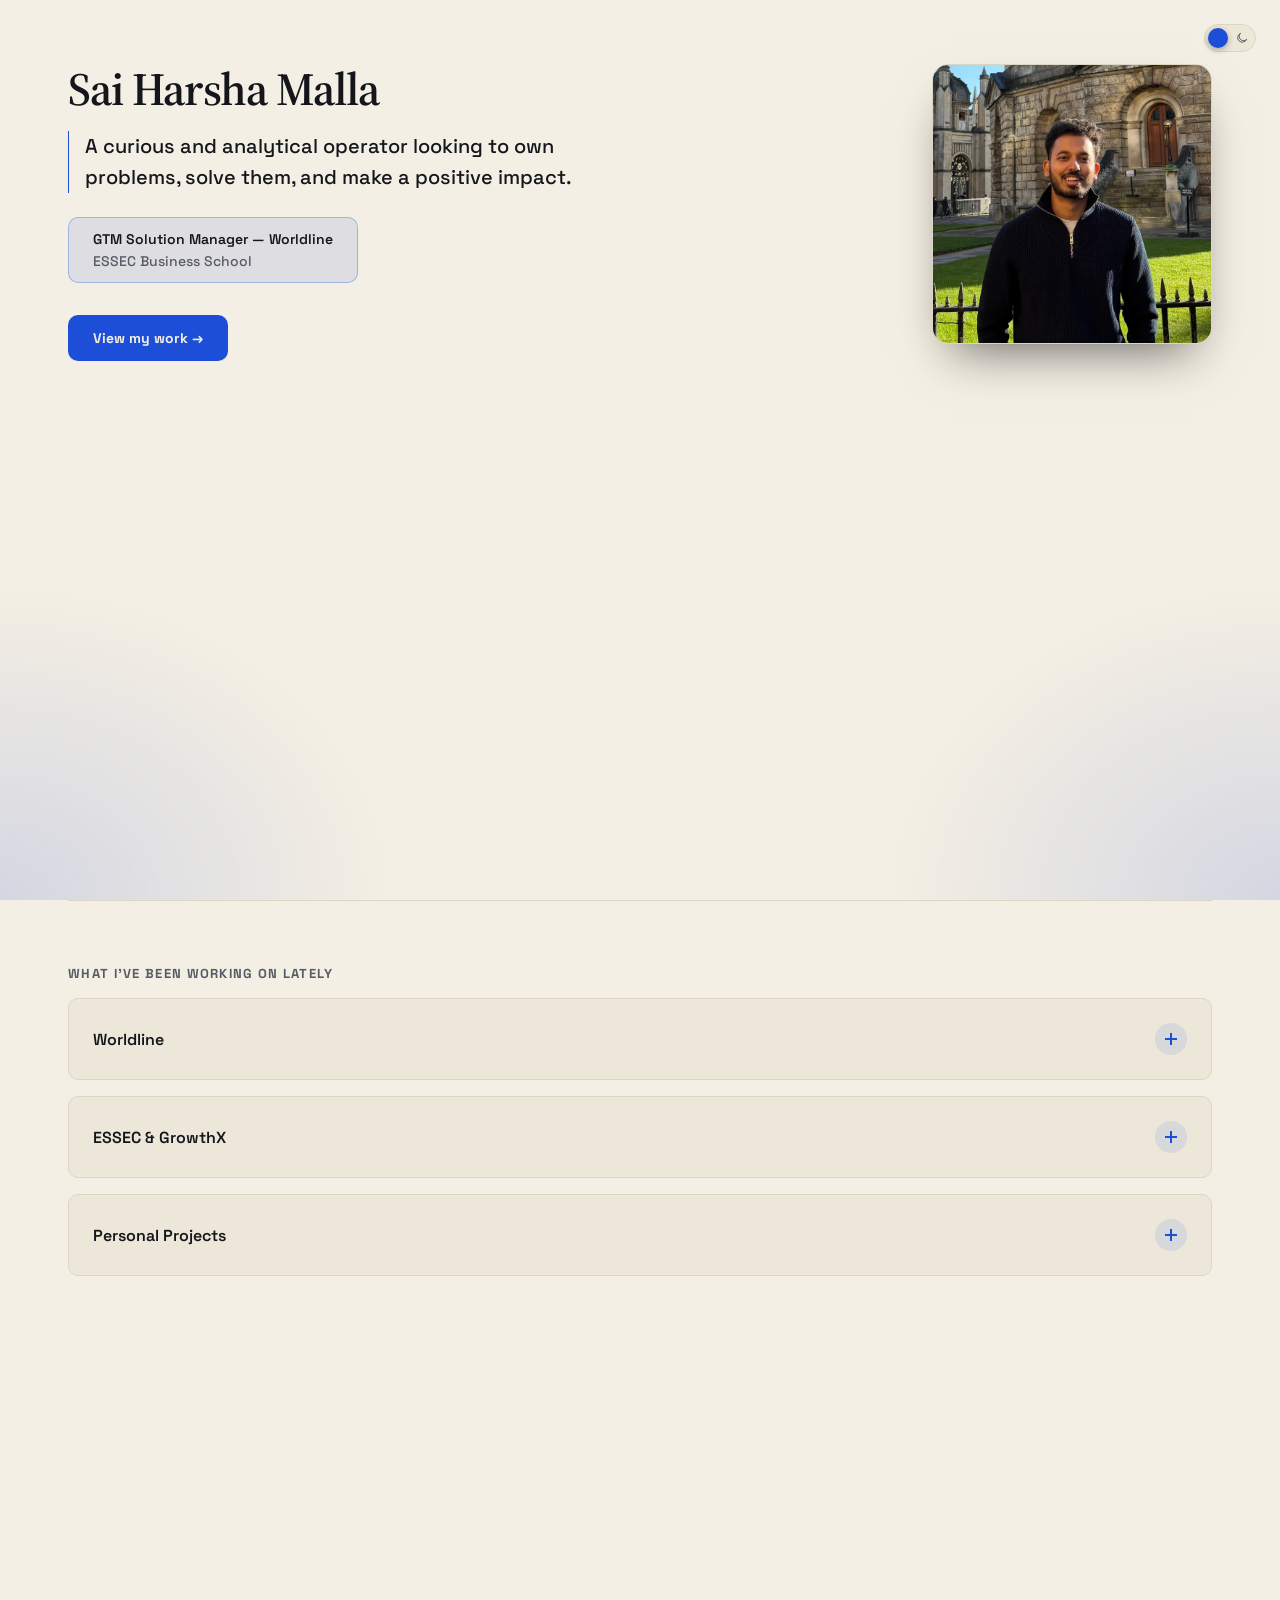
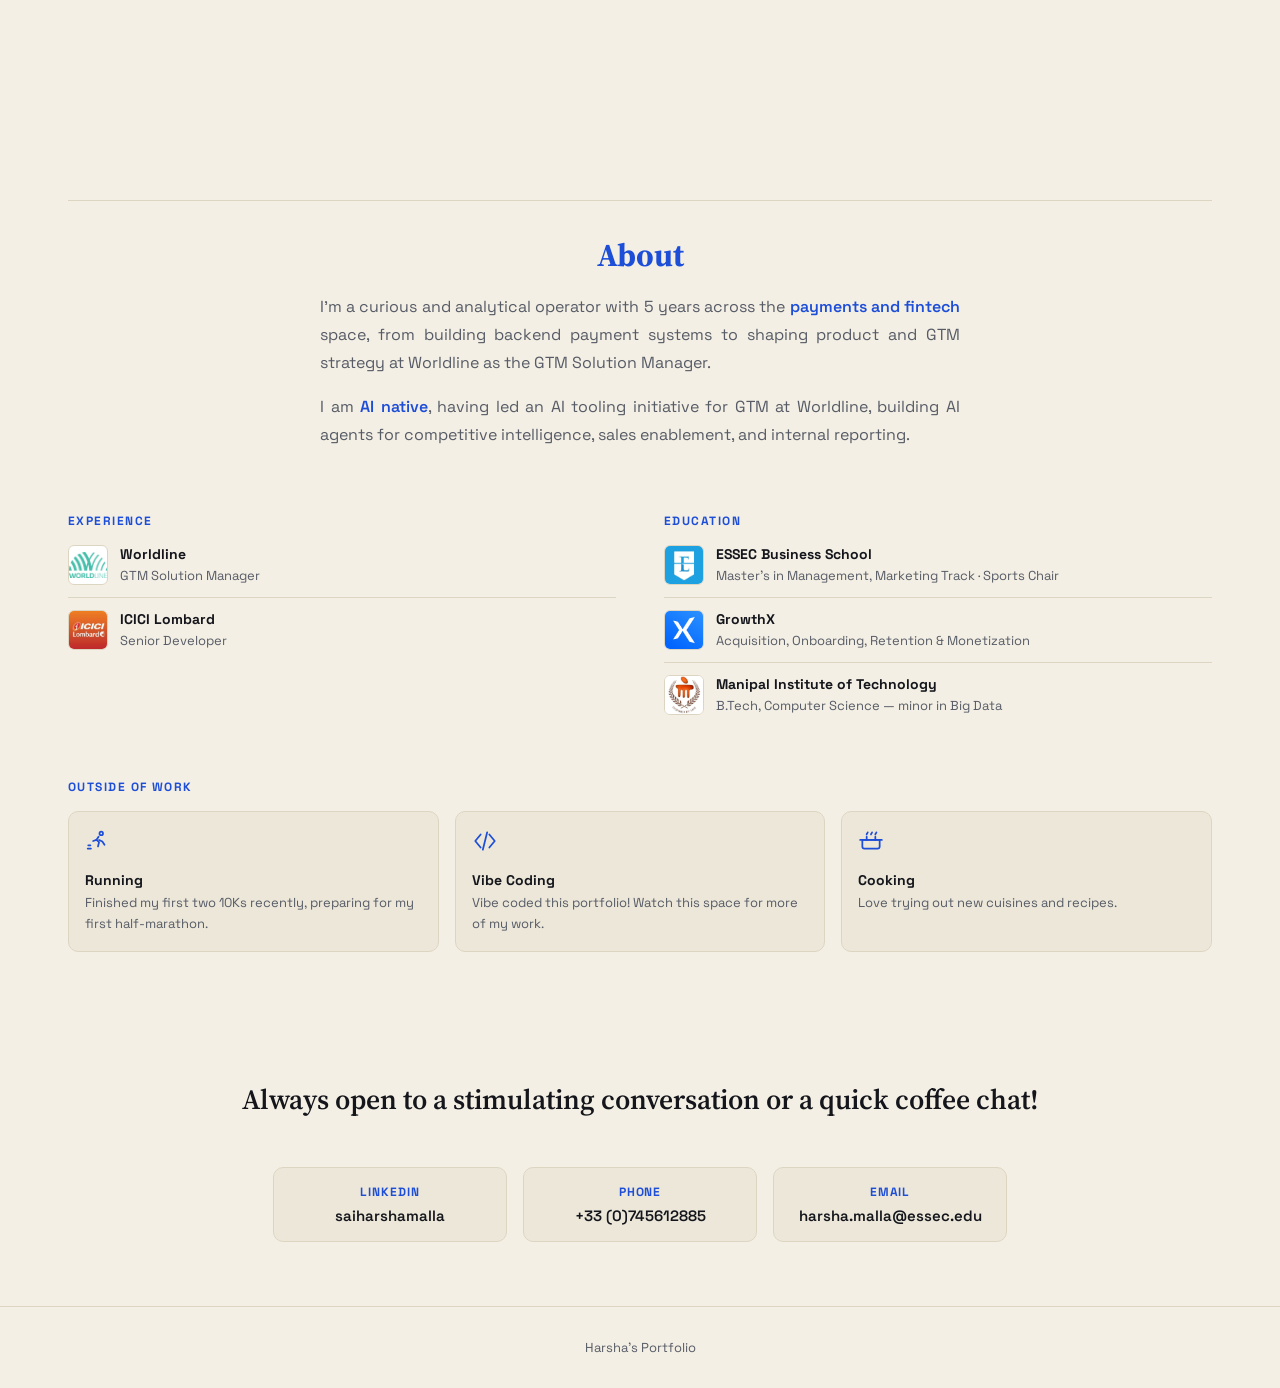
==== commit 4de25591: "Add Source Serif accent, tune ambient glow, revise project copy - Apply Source Serif 4 (weight match" ====
--- a/index.html
+++ b/index.html
@@ -17,7 +17,7 @@
 <meta name="twitter:image" content="https://portfolio-harsha9987.vercel.app/assets/photo.jpg">
 <link rel="preconnect" href="https://fonts.googleapis.com">
 <link rel="preconnect" href="https://fonts.gstatic.com" crossorigin>
-<link href="https://fonts.googleapis.com/css2?family=Space+Grotesk:wght@400;500;600;700&display=swap" rel="stylesheet">
+<link href="https://fonts.googleapis.com/css2?family=Space+Grotesk:wght@400;500;600;700&family=Source+Serif+4:opsz,wght@8..60,600;8..60,700&display=swap" rel="stylesheet">
 <link rel="stylesheet" href="css/styles.css">
 </head>
 <body>
--- a/css/styles.css
+++ b/css/styles.css
@@ -133,8 +133,8 @@
    more readily against near-black than against the light theme's cream. */
 body::before {
   background:
-    radial-gradient(600px 480px at 0% 100%, rgba(59, 130, 246, 0.10), transparent 65%),
-    radial-gradient(600px 480px at 100% 100%, rgba(59, 130, 246, 0.10), transparent 65%);
+    radial-gradient(600px 480px at 0% 100%, rgba(59, 130, 246, 0.16), transparent 65%),
+    radial-gradient(600px 480px at 100% 100%, rgba(59, 130, 246, 0.16), transparent 65%);
 }
 
 :root[data-theme="light"] body::before {
@@ -416,8 +416,9 @@
 }
 
 .name {
-  font-size: clamp(32px, 4vw, 44px);
-  font-weight: 700;
+  font-family: 'Source Serif 4', serif;
+  font-size: clamp(34px, 4vw, 46px);
+  font-weight: 600;
   letter-spacing: -0.02em;
   line-height: 1.1;
   margin: 0 0 var(--space-4);
@@ -795,6 +796,7 @@
 }
 
 .about-heading {
+  font-family: 'Source Serif 4', serif;
   font-size: clamp(24px, 3vw, 32px);
   font-weight: 700;
   letter-spacing: -0.01em;
@@ -866,6 +868,7 @@
 }
 
 .contact-headline {
+  font-family: 'Source Serif 4', serif;
   font-size: clamp(20px, 2.4vw, 28px);
   font-weight: 600;
   line-height: 1.4;
